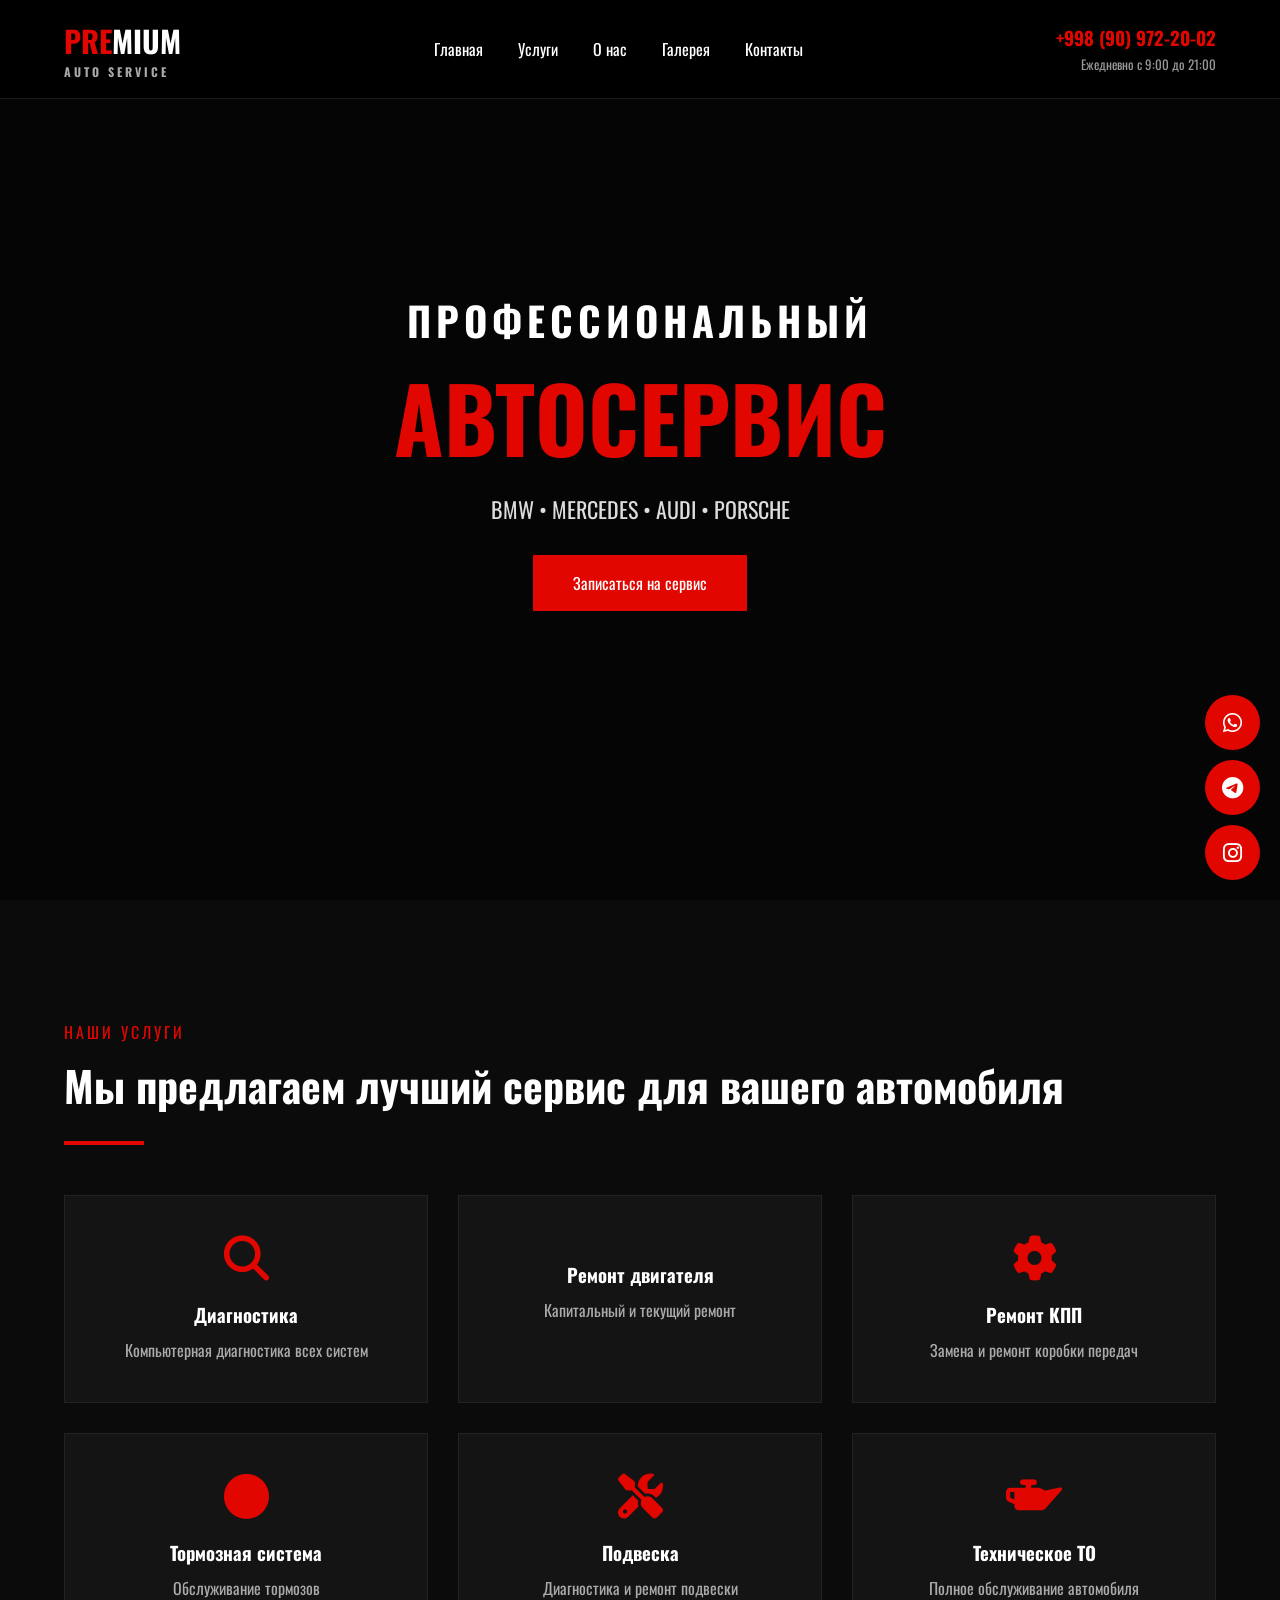
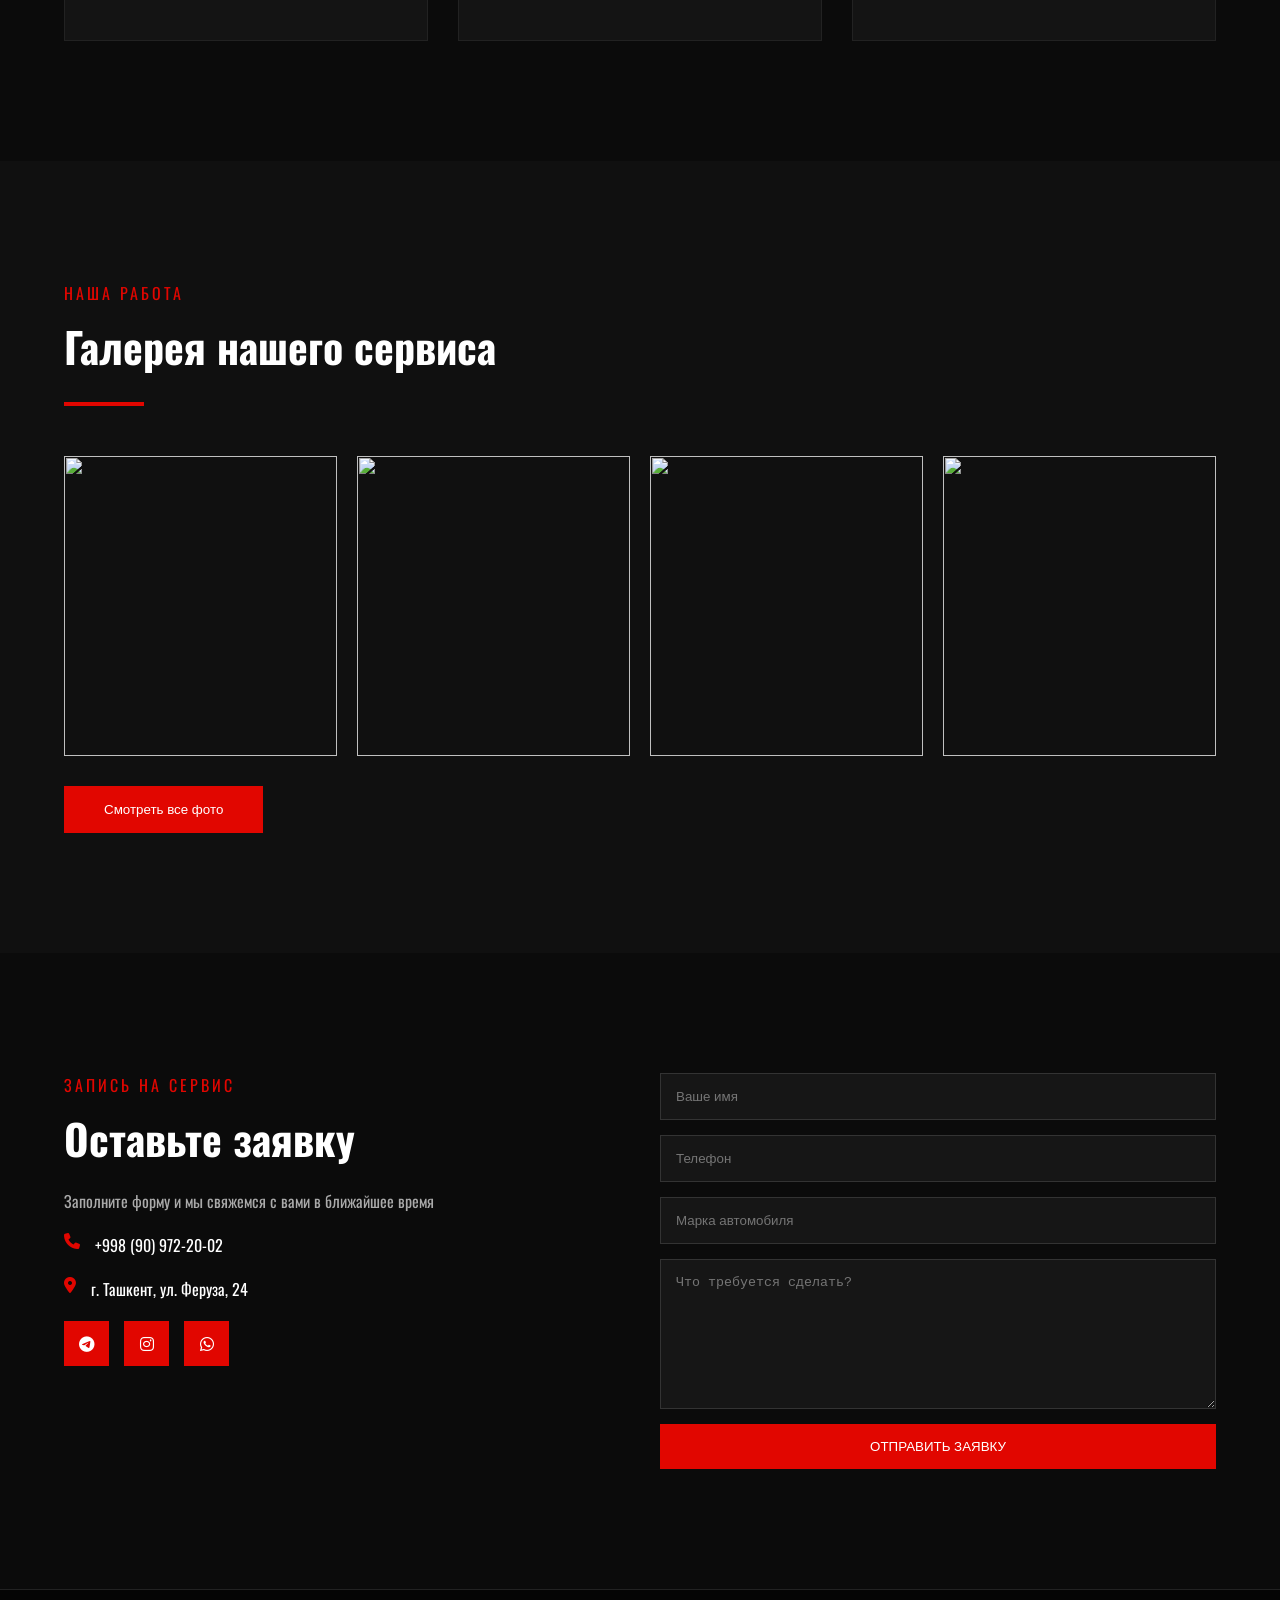
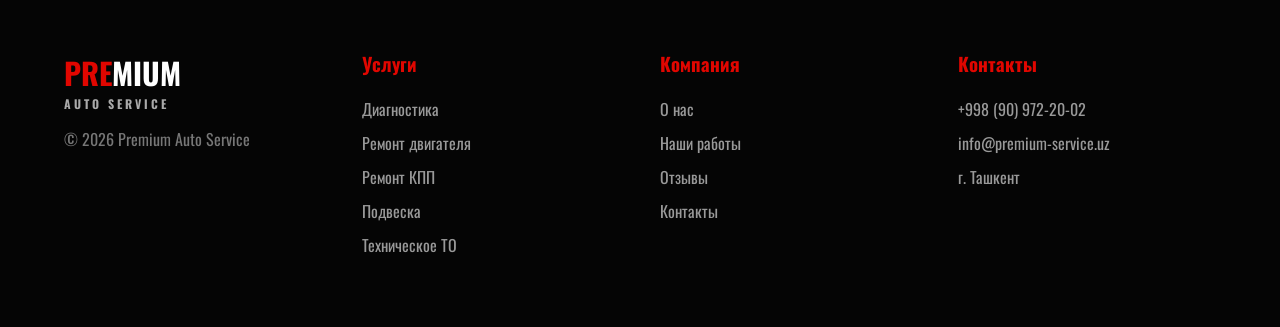
==== index.html @ 0131c4de "Add files via upload" ====
<!DOCTYPE html>
<html lang="ru">
<head>
    <meta charset="UTF-8">
    <meta name="viewport" content="width=device-width, initial-scale=1.0">
    <title>Premium Auto Service</title>

    <link rel="stylesheet" href="style.css">

    <link rel="preconnect" href="https://fonts.googleapis.com">
    <link href="https://fonts.googleapis.com/css2?family=Oswald:wght@300;400;500;600;700&display=swap" rel="stylesheet">
    <link rel="stylesheet" href="https://cdnjs.cloudflare.com/ajax/libs/font-awesome/6.5.2/css/all.min.css"></head>
<body>

<header>
    <div class="container nav">

        <div class="logo">
            <span class="red">PRE</span>MIUM
            <p>AUTO SERVICE</p>
        </div>

        <nav>
            <a href="#">Главная</a>
            <a href="#services">Услуги</a>
            <a href="#about">О нас</a>
            <a href="#gallery">Галерея</a>
            <a href="#contact">Контакты</a>
        </nav>

        <div class="phone">
            <h3>+998 (90) 972-20-02</h3>
            <span>Ежедневно с 9:00 до 21:00</span>
        </div>

    </div>
</header>

<section class="hero">

    <div class="overlay"></div>

    <div class="hero-content">

        <h2>ПРОФЕССИОНАЛЬНЫЙ</h2>

        <h1>АВТОСЕРВИС</h1>

        <p>BMW • MERCEDES • AUDI • PORSCHE</p>

        <a href="#contact" class="btn">
            Записаться на сервис
        </a>

    </div>

</section>

<section id="services" class="services">

    <div class="container">

        <span class="section-top">
            НАШИ УСЛУГИ
        </span>

        <h2>
            Мы предлагаем лучший сервис
            для вашего автомобиля
        </h2>

        <div class="line"></div>

        <div class="service-grid">

            <div class="card">
                <i class="fas fa-search"></i>
                <h3>Диагностика</h3>
                <p>Компьютерная диагностика всех систем</p>
            </div>

            <div class="card">
                <i class="fas fa-engine-warning"></i>
                <h3>Ремонт двигателя</h3>
                <p>Капитальный и текущий ремонт</p>
            </div>

            <div class="card">
                <i class="fas fa-cog"></i>
                <h3>Ремонт КПП</h3>
                <p>Замена и ремонт коробки передач</p>
            </div>

            <div class="card">
                <i class="fas fa-circle"></i>
                <h3>Тормозная система</h3>
                <p>Обслуживание тормозов</p>
            </div>

            <div class="card">
                <i class="fas fa-tools"></i>
                <h3>Подвеска</h3>
                <p>Диагностика и ремонт подвески</p>
            </div>

            <div class="card">
                <i class="fas fa-oil-can"></i>
                <h3>Техническое ТО</h3>
                <p>Полное обслуживание автомобиля</p>
            </div>

        </div>

    </div>

</section>

<section id="gallery" class="gallery">

    <div class="container">

        <span class="section-top">
            НАША РАБОТА
        </span>

        <h2>
            Галерея нашего сервиса
        </h2>

        <div class="line"></div>

        <div class="gallery-grid">

            <img src="images/gallery1.jpg" alt="">
            <img src="images/gallery2.jpg" alt="">
            <img src="images/gallery3.jpg" alt="">
            <img src="images/gallery4.jpg" alt="">

        </div>

        <button class="btn">
            Смотреть все фото
        </button>

    </div>

</section>

<section id="contact" class="contact">

    <div class="container contact-wrap">

        <div class="contact-info">

            <span class="section-top">
                ЗАПИСЬ НА СЕРВИС
            </span>

            <h2>Оставьте заявку</h2>

            <p>
                Заполните форму и мы свяжемся с вами
                в ближайшее время
            </p>

            <div class="info-item">
                <i class="fas fa-phone"></i>
                <span>+998 (90) 972-20-02</span>
            </div>

            <div class="info-item">
                <i class="fas fa-map-marker-alt"></i>
                <span>г. Ташкент, ул. Феруза, 24</span>
            </div>

            <div class="socials">
                <a href="#"><i class="fab fa-telegram"></i></a>
                <a href="#"><i class="fab fa-instagram"></i></a>
                <a href="#"><i class="fab fa-whatsapp"></i></a>
            </div>

        </div>

        <div class="contact-form"><form>

                <input
                    type="text"
                    placeholder="Ваше имя"
                    required
                >

                <input
                    type="tel"
                    placeholder="Телефон"
                    required
                >

                <input
                    type="text"
                    placeholder="Марка автомобиля"
                >

                <textarea
                    placeholder="Что требуется сделать?"
                ></textarea>

                <button type="submit">
                    ОТПРАВИТЬ ЗАЯВКУ
                </button>

            </form>

        </div>


    </div>

</section>

<footer>

    <div class="container footer-grid">

        <div>

            <div class="logo">
                <span class="red">PRE</span>MIUM
                <p>AUTO SERVICE</p>
            </div>

            <p class="copyright">
                © 2026 Premium Auto Service
            </p>

        </div>

        <div>

            <h3>Услуги</h3>

            <ul>
                <li>Диагностика</li>
                <li>Ремонт двигателя</li>
                <li>Ремонт КПП</li>
                <li>Подвеска</li>
                <li>Техническое ТО</li>
            </ul>

        </div>

        <div>

            <h3>Компания</h3>

            <ul>
                <li>О нас</li>
                <li>Наши работы</li>
                <li>Отзывы</li>
                <li>Контакты</li>
            </ul>

        </div>

        <div>

            <h3>Контакты</h3>

            <ul>
                <li>+998 (90) 972-20-02</li>
                <li>info@premium-service.uz</li>
                <li>г. Ташкент</li>
            </ul>

        </div>

    </div>

</footer>

<div class="floating">

    <a href="#">
        <i class="fab fa-whatsapp"></i>
    </a>

    <a href="#">
        <i class="fab fa-telegram"></i>
    </a>

    <a href="#">
        <i class="fab fa-instagram"></i>
    </a>

</div>

<script src="script.js"></script>

</body>
</html>
---- style.css ----
*{
    margin:0;
    padding:0;
    box-sizing:border-box;
    scroll-behavior:smooth;
}

body{
    font-family:'Oswald',sans-serif;
    background:#0b0b0b;
    color:white;
}

.container{
    width:90%;
    max-width:1300px;
    margin:auto;
}

a{
    text-decoration:none;
    color:white;
}

img{
    width:100%;
    display:block;
}

.red{
    color:#e10600;
}

header{
    position:fixed;
    width:100%;
    top:0;
    left:0;
    z-index:999;
    background:rgba(0,0,0,.9);
    backdrop-filter:blur(10px);
    border-bottom:1px solid rgba(255,255,255,.1);
}

.nav{
    display:flex;
    justify-content:space-between;
    align-items:center;
    padding:18px 0;
}

.logo{
    font-size:30px;
    font-weight:700;
}

.logo p{
    font-size:12px;
    letter-spacing:3px;
    color:#aaa;
}

nav{
    display:flex;
    gap:35px;
}

nav a{
    transition:.3s;
}

nav a:hover{
    color:#e10600;
}

.phone{
    text-align:right;
}

.phone h3{
    color:#e10600;
}

.phone span{
    color:#999;
    font-size:13px;
}

.hero{
    height:100vh;
    background:url("images/hero.jpg") center center/cover no-repeat;
    position:relative;
    display:flex;
    align-items:center;
    justify-content:center;
}

.overlay{
    position:absolute;
    inset:0;
    background:rgba(0,0,0,.55);
}

.hero-content{
    position:relative;
    z-index:2;
    text-align:center;
}

.hero-content h2{
    font-size:40px;
    letter-spacing:5px;
}

.hero-content h1{
    font-size:90px;
    color:#e10600;
    margin-bottom:10px;
}

.hero-content p{
    font-size:22px;
    color:#ddd;
}

.btn{
    display:inline-block;
    margin-top:30px;
    background:#e10600;
    color:white;
    padding:16px 40px;
    border:none;
    cursor:pointer;
    transition:.3s;
}

.btn:hover{
    background:#ff1d15;
    transform:translateY(-3px);
}

.services{
    padding:120px 0;
}

.section-top{
    color:#e10600;
    letter-spacing:3px;
}

.services h2,
.gallery h2,
.contact h2{
    margin-top:10px;
    font-size:42px;
}

.line{
    width:80px;
    height:4px;
    background:#e10600;
    margin:25px 0 50px;
}

.service-grid{
    display:grid;
    grid-template-columns:repeat(3,1fr);
    gap:30px;
}

.card{
    background:#141414;
    padding:40px;
    border:1px solid #222;
    transition:.4s;
    text-align:center;
}

.card:hover{
    transform:translateY(-8px);
    border-color:#e10600;
}

.card i{
    font-size:45px;
    color:#e10600;
    margin-bottom:20px;
}

.card h3{
    margin-bottom:10px;
}

.card p{
    color:#aaa;
}

.gallery{
    padding:120px 0;
    background:#101010;
}

.gallery-grid{
    display:grid;
    grid-template-columns:repeat(4,1fr);
    gap:20px;
}

.gallery-grid img{
    height:300px;
    object-fit:cover;
    transition:.4s;
}

.gallery-grid img:hover{
    transform:scale(1.05);
}

.contact{
    padding:120px 0;
}

.contact-wrap{
    display:grid;
    grid-template-columns:1fr 1fr;
    gap:40px;
}

.contact-info p{
    color:#aaa;
    margin:20px 0;
}

.info-item{
    display:flex;
    gap:15px;
    margin-bottom:20px;
}

.info-item i{
    color:#e10600;
}

.socials{
    display:flex;
    gap:15px;
    margin-top:20px;
}

.socials a{
    width:45px;
    height:45px;
    background:#e10600;
    display:flex;
    align-items:center;
    justify-content:center;
}

.contact-form form{
    display:flex;
    flex-direction:column;
    gap:15px;
}

.contact-form input,
.contact-form textarea{
    background:#161616;
    border:1px solid #333;
    color:white;
    padding:15px;
}

.contact-form textarea{
    height:150px;
}

.contact-form button{
    background:#e10600;
    color:white;
    border:none;
    padding:15px;
    cursor:pointer;
}

.map{
    grid-column:1/3;
}

.map iframe{
    width:100%;
    height:400px;
    border:none;
}

footer{
    background:#050505;
    padding:60px 0;
    border-top:1px solid #222;
}

.footer-grid{
    display:grid;
    grid-template-columns:repeat(4,1fr);
    gap:40px;
}

footer h3{
    margin-bottom:20px;
    color:#e10600;
}

footer ul{
    list-style:none;
}

footer li{
    margin-bottom:10px;
    color:#999;
}

.copyright{
    margin-top:15px;
    color:#777;
}

.floating{
    position:fixed;
    right:20px;
    bottom:20px;
    display:flex;
    flex-direction:column;
    gap:10px;
    z-index:999;
}

.floating a{
    width:55px;
    height:55px;
    background:#e10600;
    display:flex;
    align-items:center;
    justify-content:center;
    border-radius:50%;
    font-size:22px;
}

@media(max-width:992px){

    nav{
        display:none;
    }

    .service-grid{
        grid-template-columns:1fr 1fr;
    }

    .gallery-grid{
        grid-template-columns:1fr 1fr;
    }

    .contact-wrap{
        grid-template-columns:1fr;
    }

    .map{
        grid-column:auto;
    }

    .footer-grid{
        grid-template-columns:1fr 1fr;
    }

    .hero-content h1{
        font-size:60px;
    }
}

@media(max-width:768px){

    .service-grid{
        grid-template-columns:1fr;
    }

    .gallery-grid{
        grid-template-columns:1fr;
    }

    .footer-grid{
        grid-template-columns:1fr;
    }

    .hero-content h1{
        font-size:45px;
    }

    .hero-content h2{
        font-size:28px;
    }

    .services h2,
    .gallery h2,
    .contact h2{
        font-size:32px;
    }
}

.card,
.gallery-grid img,
.contact-info,
.contact-form{
    opacity:0;
    transform:translateY(50px);
    transition:.8s;
}

.show{
    opacity:1 !important;
    transform:translateY(0) !important;
}
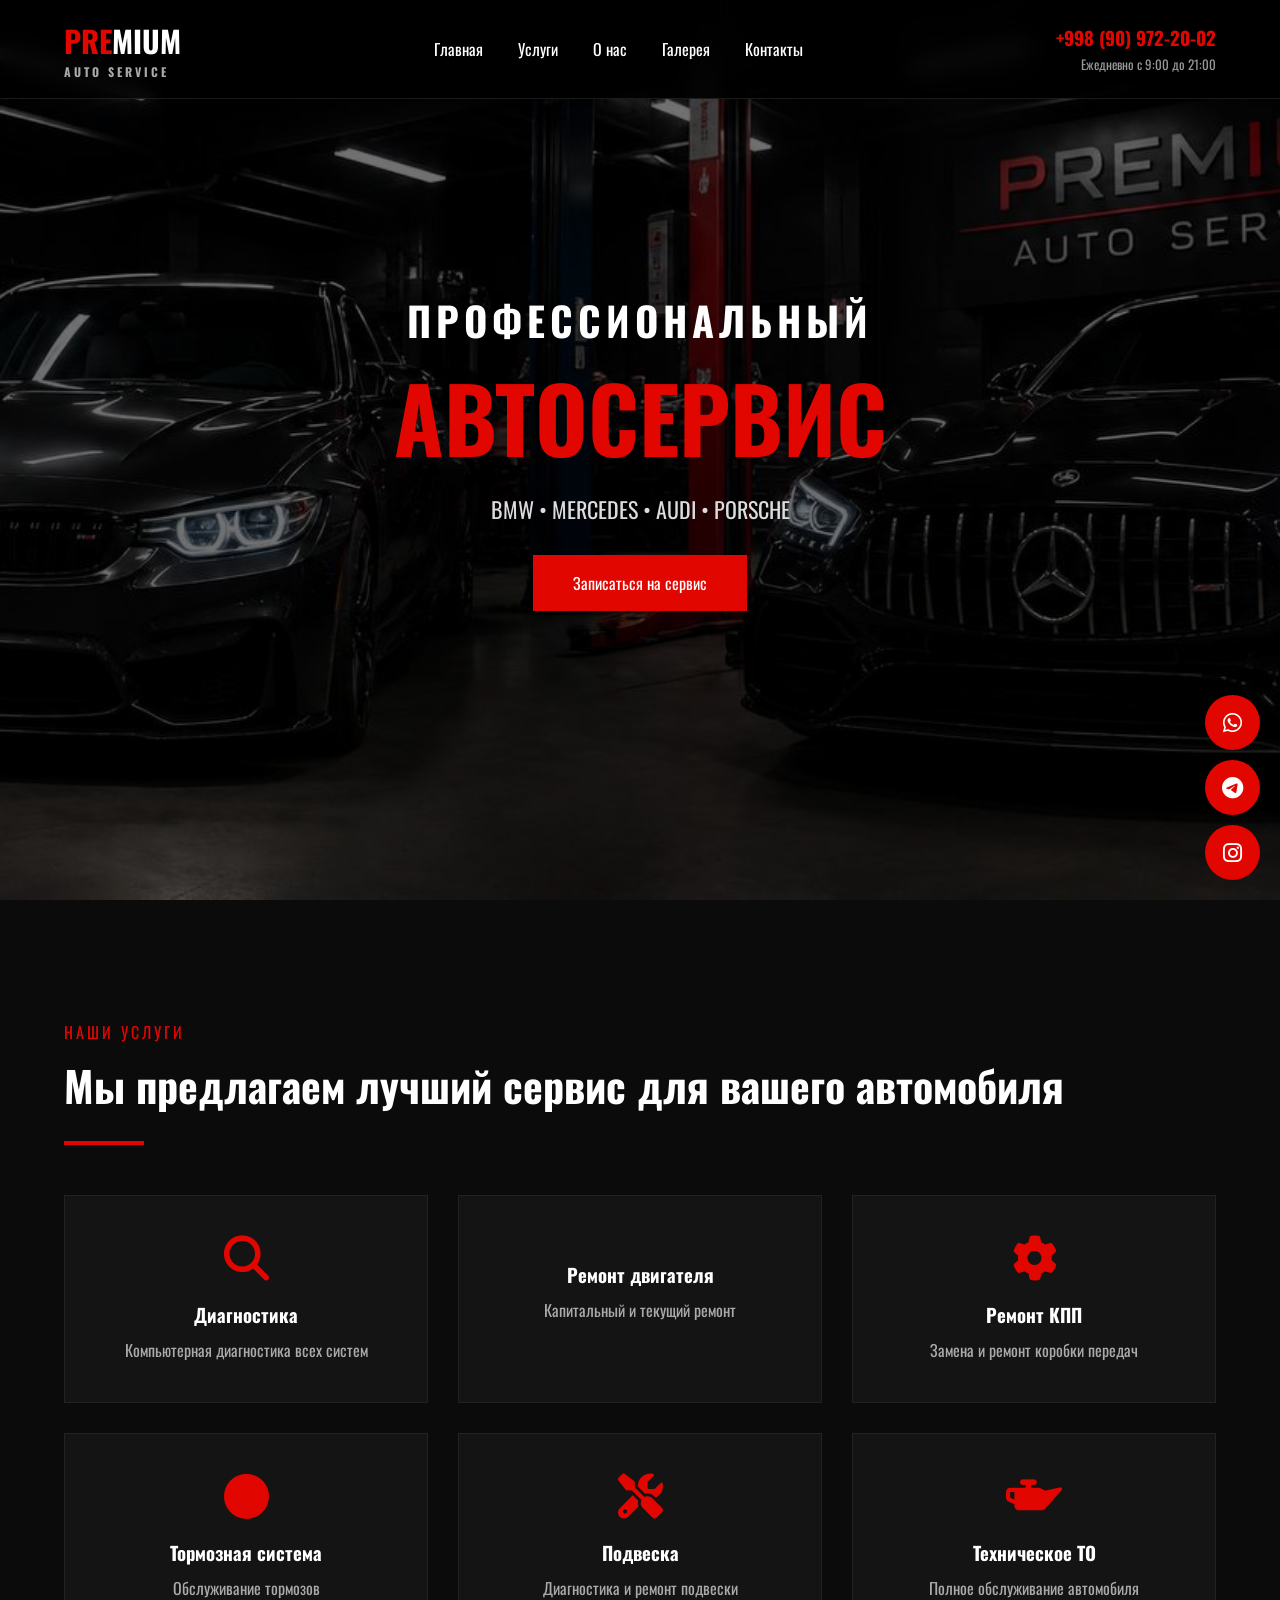
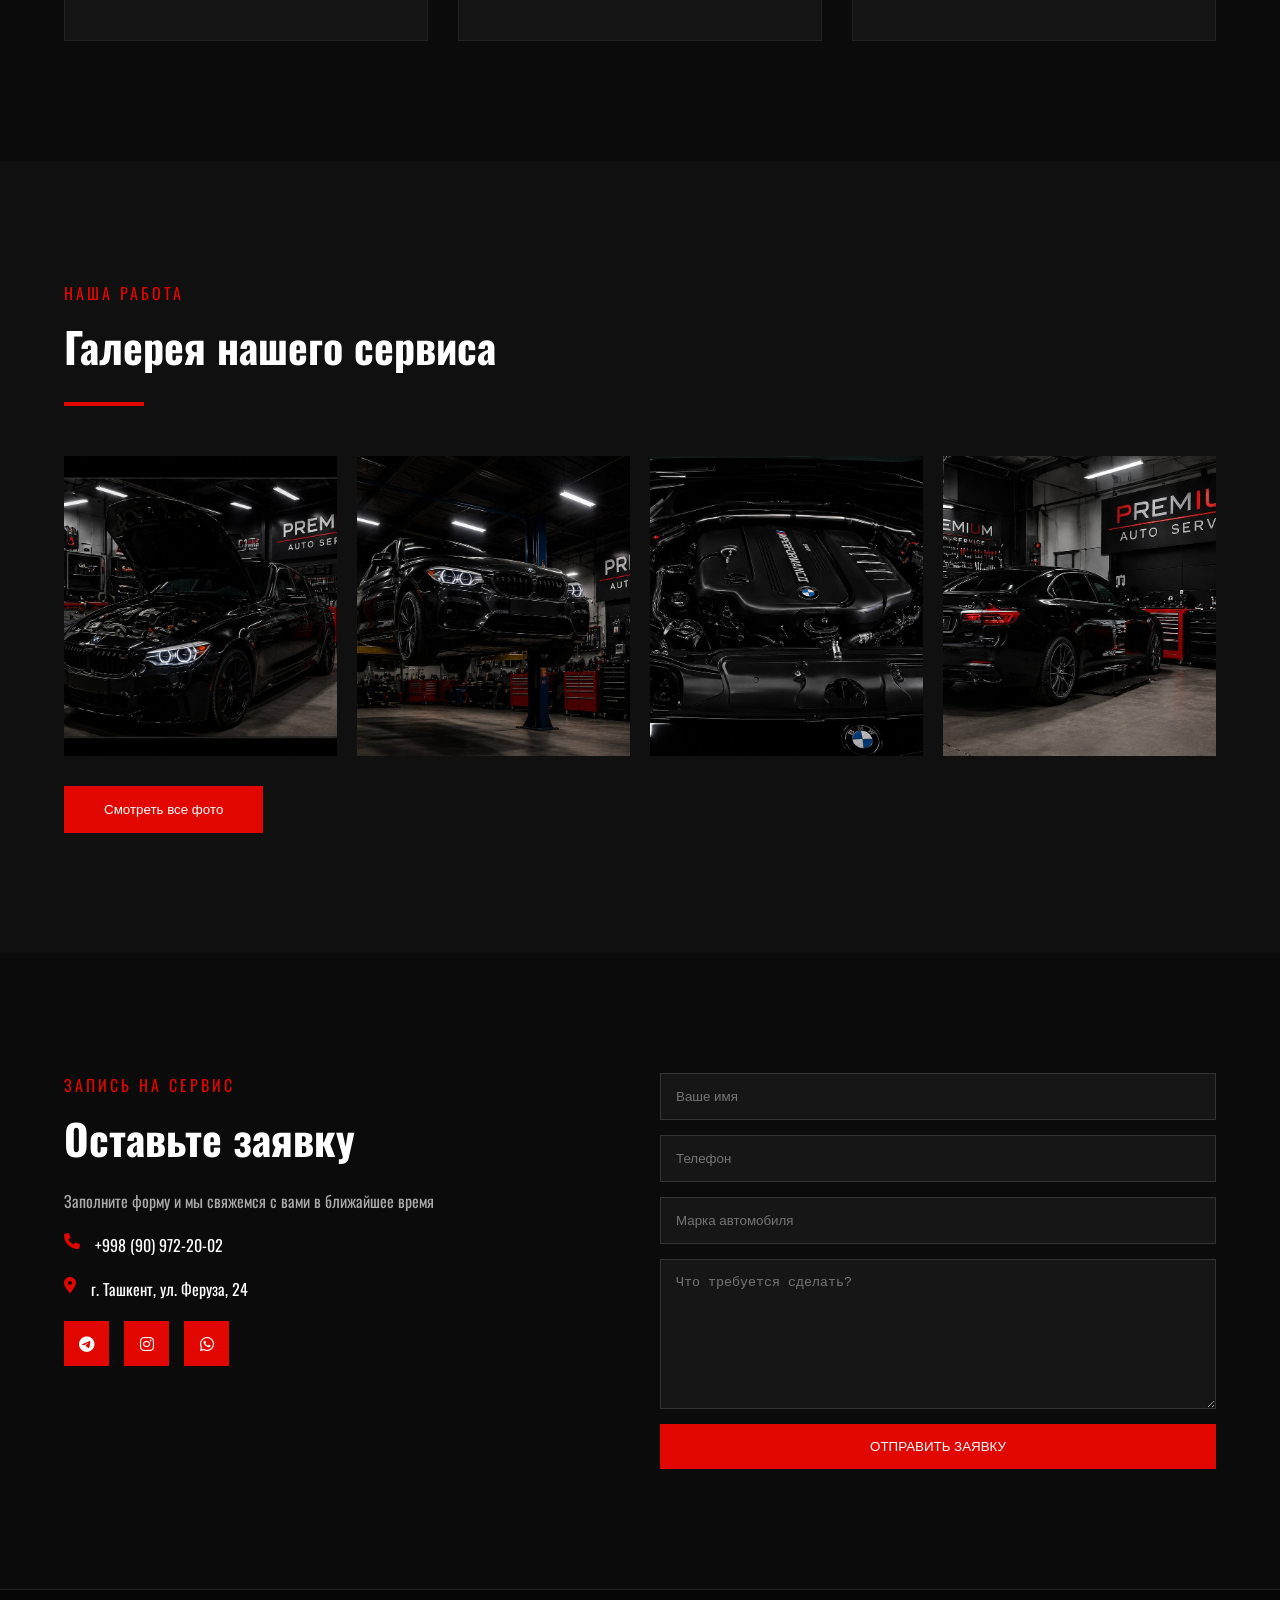
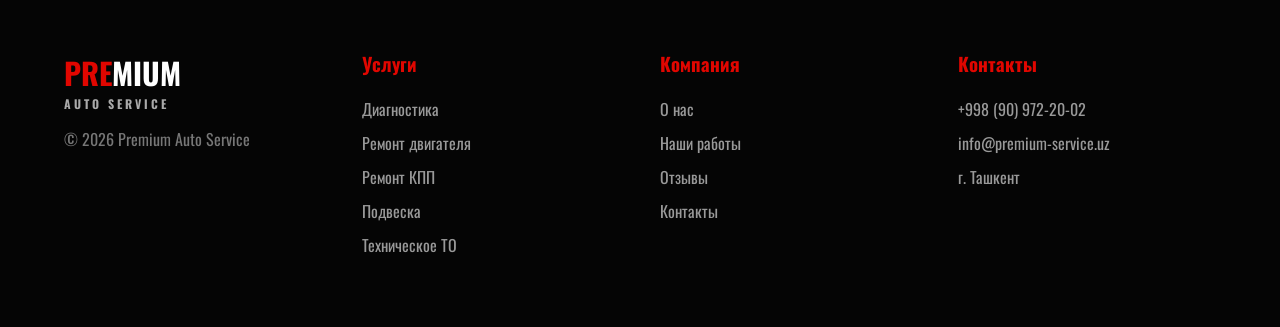
==== commit a3b60a9c: "Add files via upload" ====
--- a/index.html
+++ b/index.html
@@ -131,10 +131,10 @@
 
         <div class="gallery-grid">
 
-            <img src="images/gallery1.jpg" alt="">
-            <img src="images/gallery2.jpg" alt="">
-            <img src="images/gallery3.jpg" alt="">
-            <img src="images/gallery4.jpg" alt="">
+            <img src="gallery1.jpg" alt="">
+            <img src="gallery2.jpg" alt="">
+            <img src="gallery3.jpg" alt="">
+            <img src="gallery4.jpg" alt="">
 
         </div>
 
--- a/style.css
+++ b/style.css
@@ -88,7 +88,7 @@
 
 .hero{
     height:100vh;
-    background:url("images/hero.jpg") center center/cover no-repeat;
+    background:url("hero.jpg") center center/cover no-repeat;
     position:relative;
     display:flex;
     align-items:center;
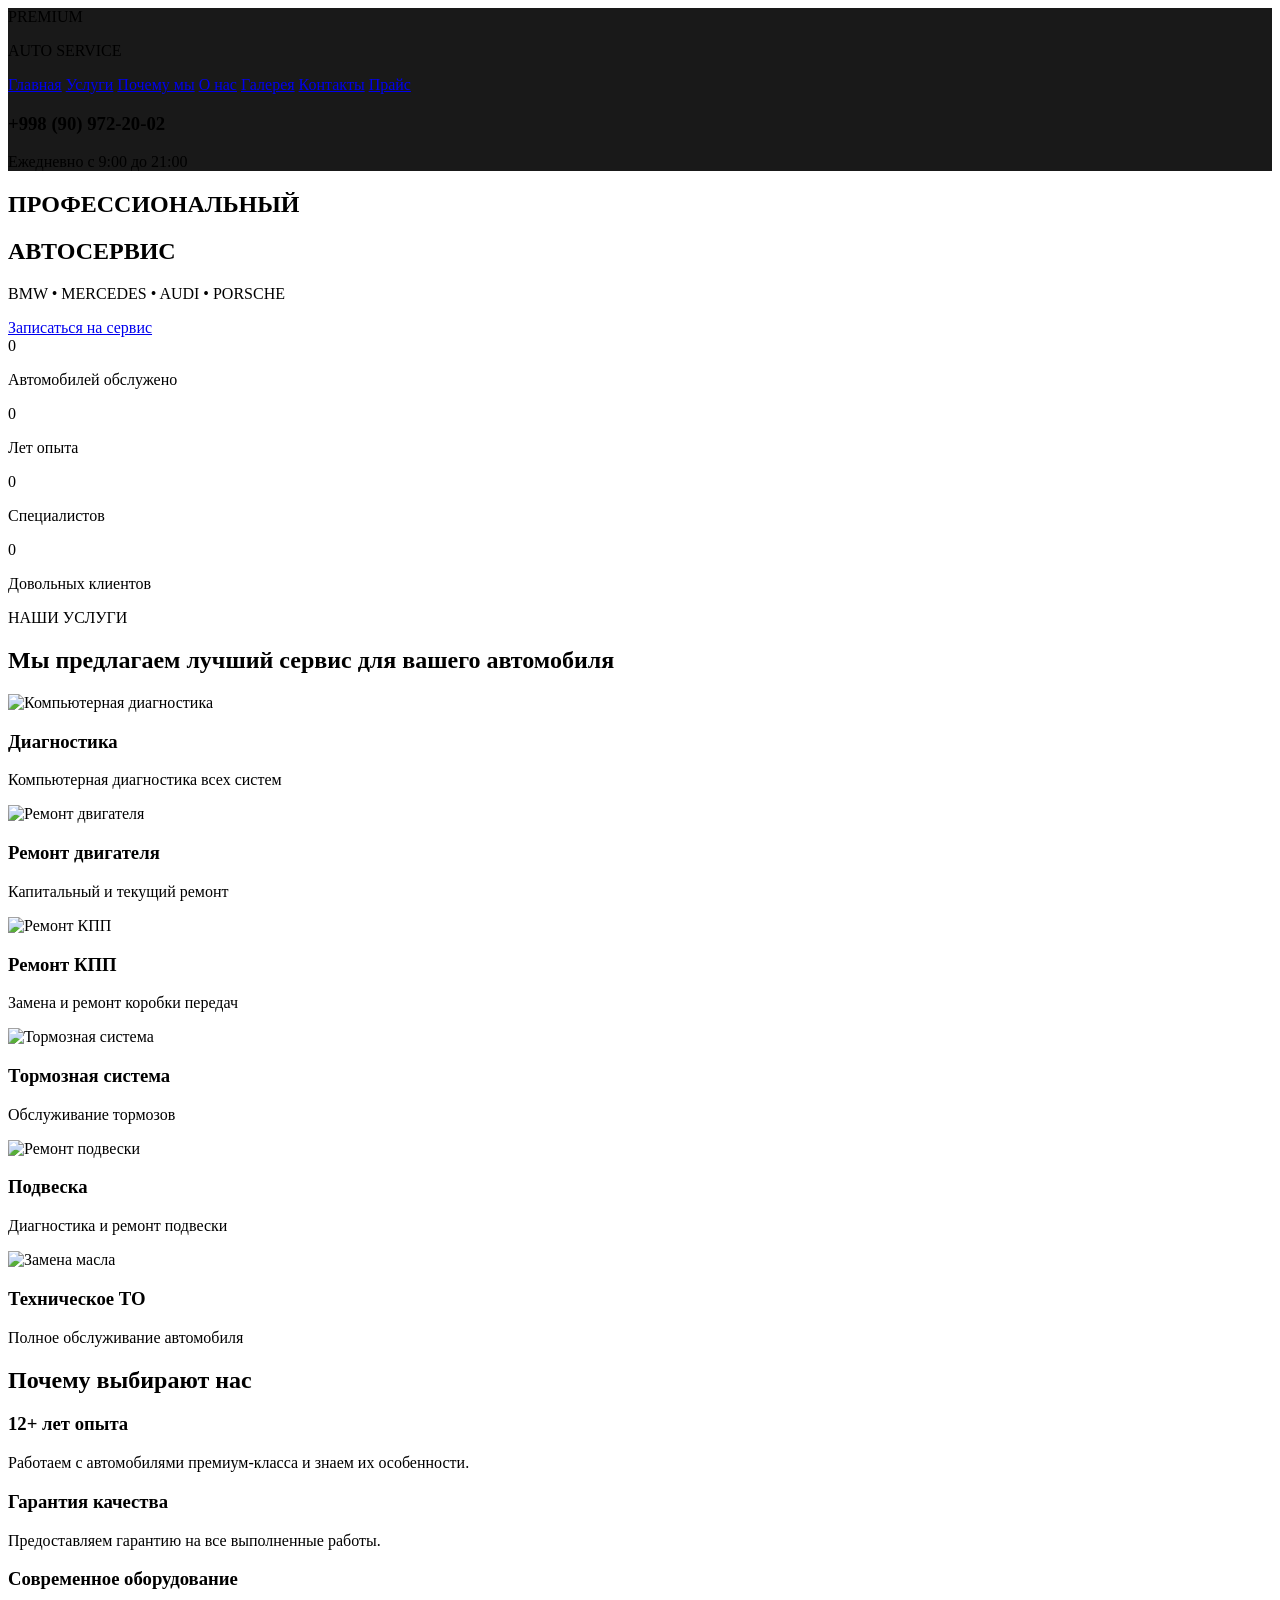
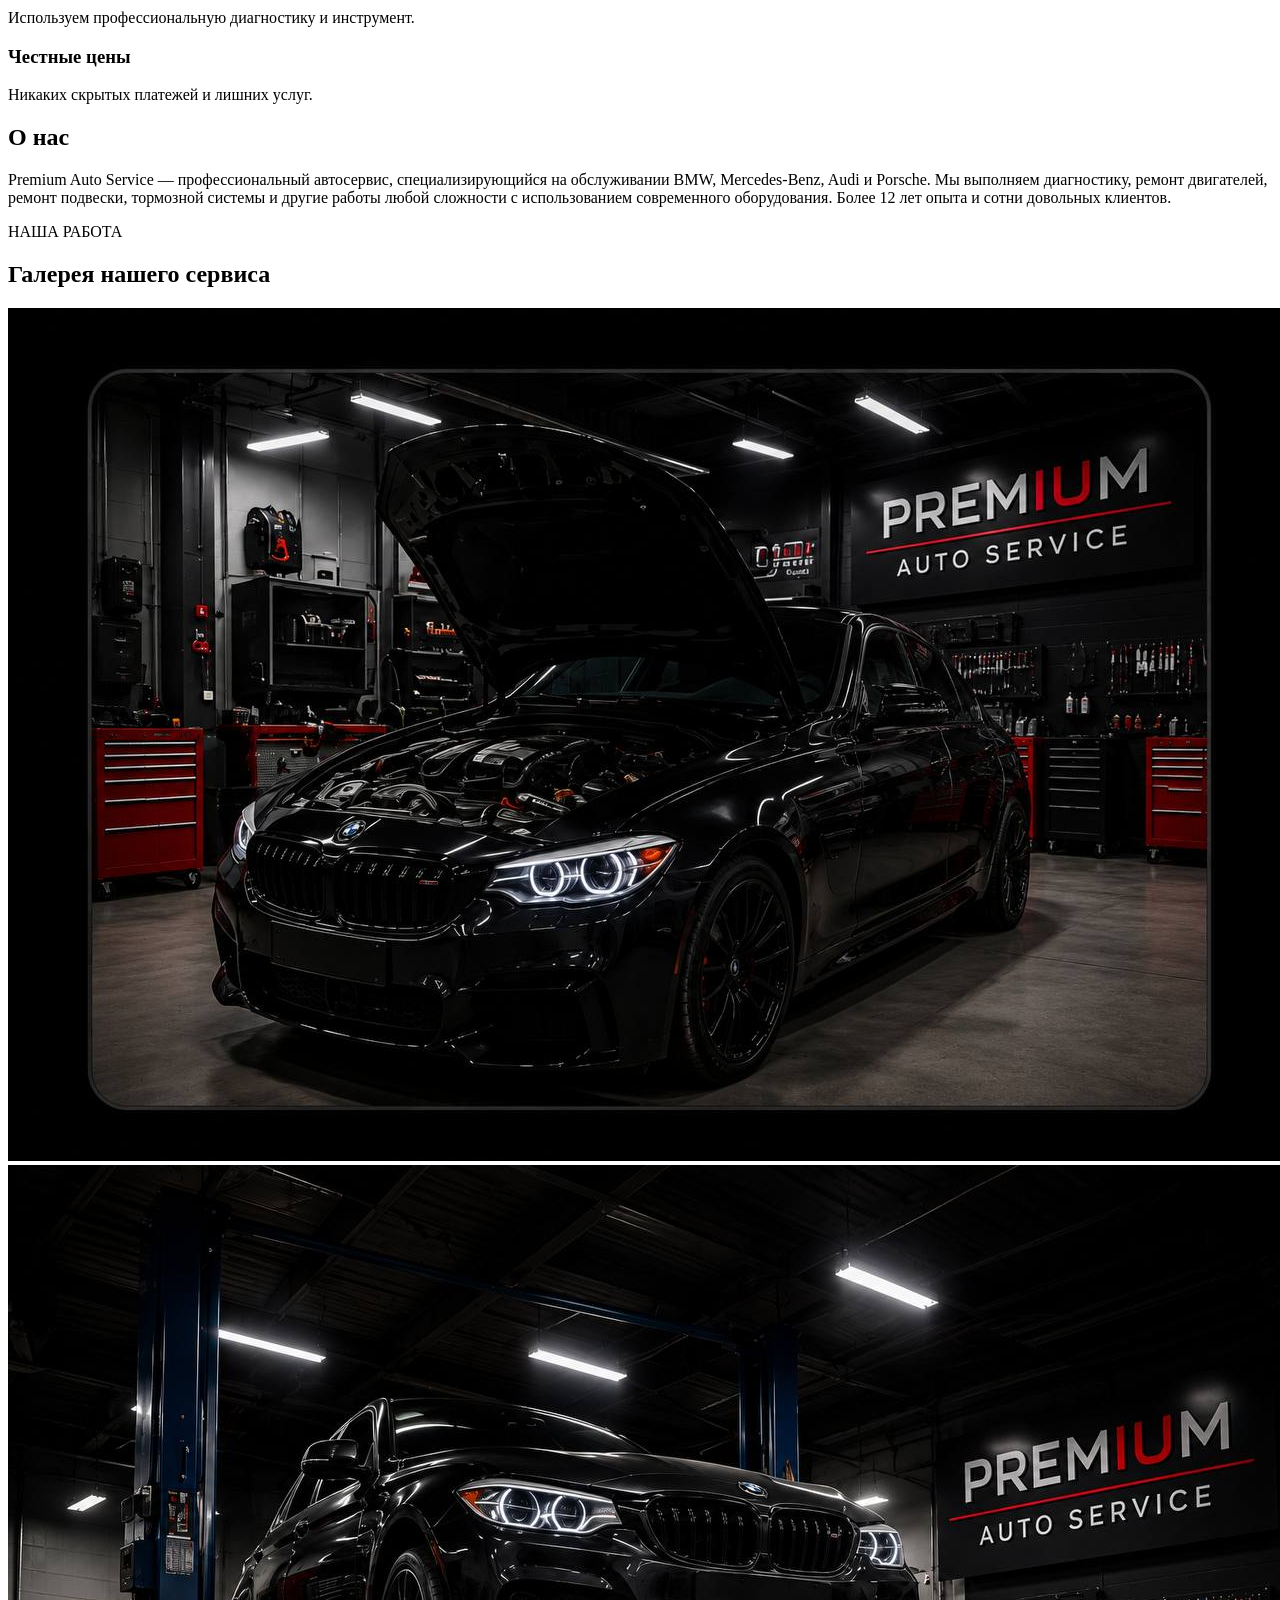
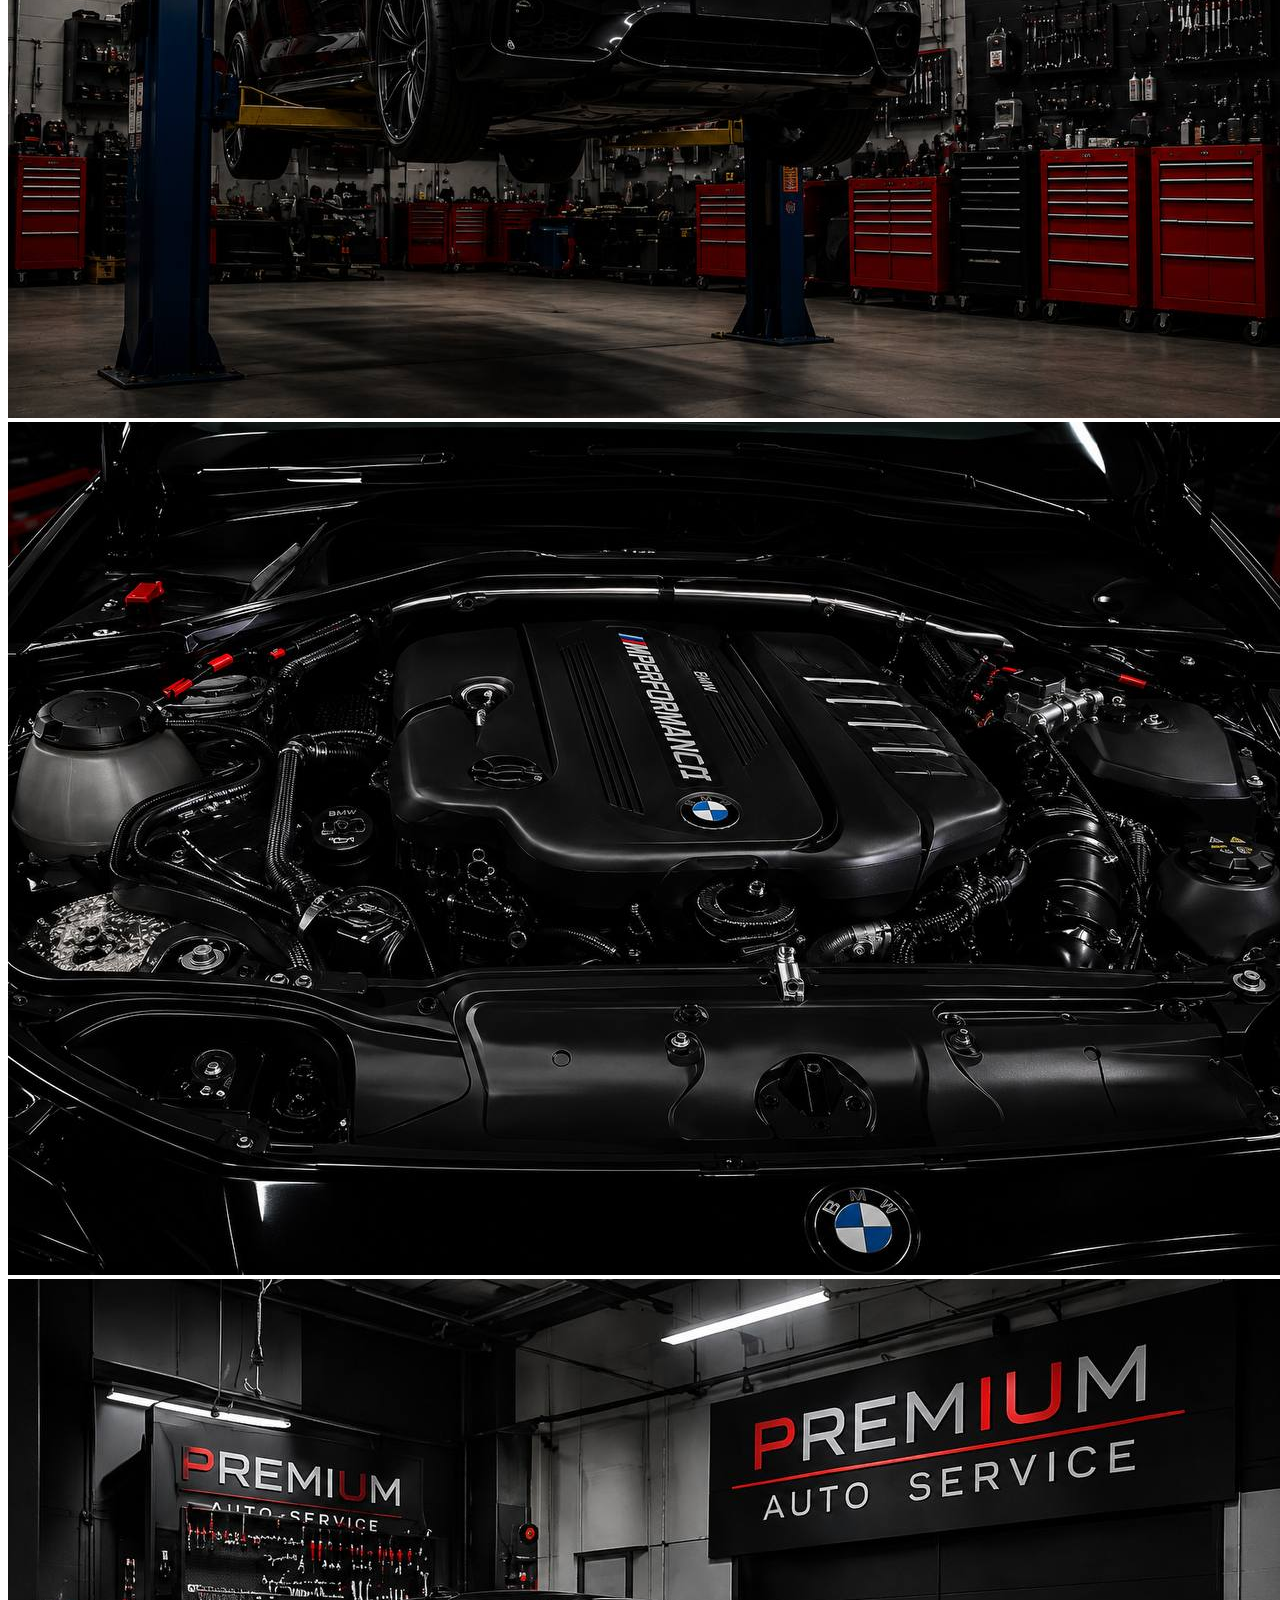
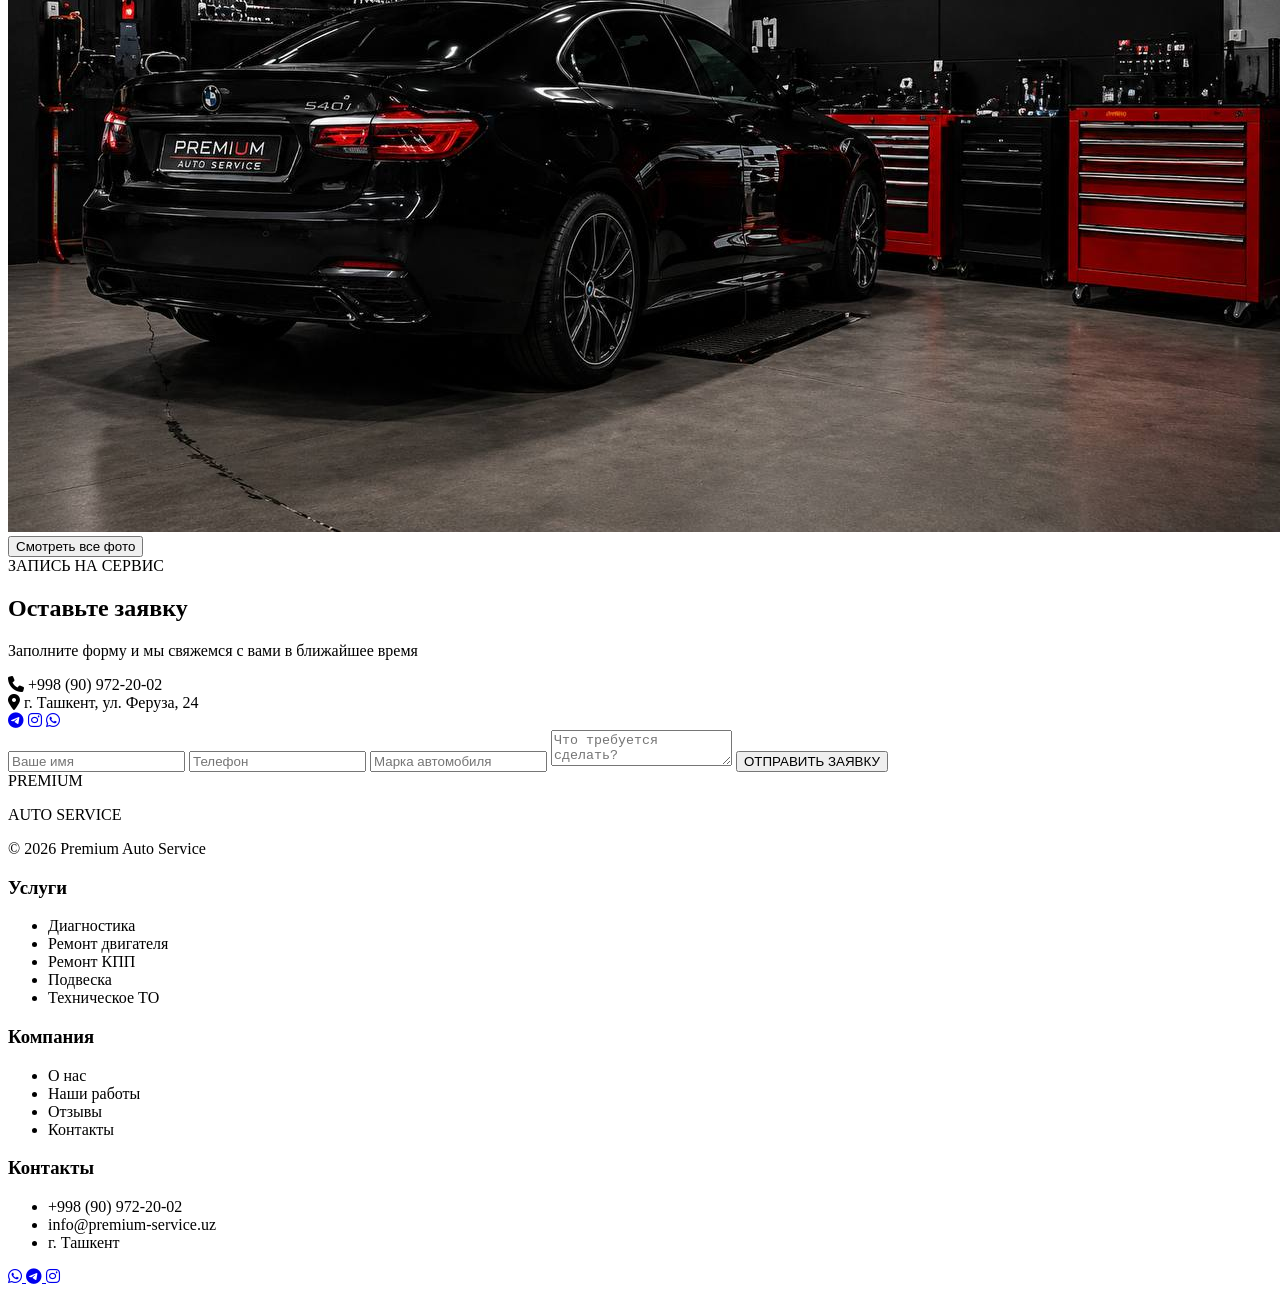
==== commit 82c08476: "Add files via upload" ====
--- a/index.html
+++ b/index.html
@@ -5,7 +5,7 @@
     <meta name="viewport" content="width=device-width, initial-scale=1.0">
     <title>Premium Auto Service</title>
 
-    <link rel="stylesheet" href="style.css">
+    <link rel="stylesheet" href="stylee.css">
 
     <link rel="preconnect" href="https://fonts.googleapis.com">
     <link href="https://fonts.googleapis.com/css2?family=Oswald:wght@300;400;500;600;700&display=swap" rel="stylesheet">
@@ -20,14 +20,21 @@
             <p>AUTO SERVICE</p>
         </div>
 
-        <nav>
+        <nav id="navMenu">
             <a href="#">Главная</a>
             <a href="#services">Услуги</a>
+            <a href="#advantages">Почему мы</a>
             <a href="#about">О нас</a>
             <a href="#gallery">Галерея</a>
             <a href="#contact">Контакты</a>
+            <a href="price.html">Прайс</a>
         </nav>
-
+        <div class="burger" id="burger">
+            <span></span>
+            <span></span>
+            <span></span>
+
+        </div>
         <div class="phone">
             <h3>+998 (90) 972-20-02</h3>
             <span>Ежедневно с 9:00 до 21:00</span>
@@ -44,6 +51,8 @@
 
         <h2>ПРОФЕССИОНАЛЬНЫЙ</h2>
 
+        <div class="hero-line"></div>
+
         <h1>АВТОСЕРВИС</h1>
 
         <p>BMW • MERCEDES • AUDI • PORSCHE</p>
@@ -54,6 +63,32 @@
 
     </div>
 
+</section>
+
+<section class="stats">
+    <div class="container stats-grid">
+
+        <div class="stat-item">
+            <span class="counter" data-target="2500">0</span>
+            <p>Автомобилей обслужено</p>
+        </div>
+
+        <div class="stat-item">
+            <span class="counter" data-target="10">0</span>
+            <p>Лет опыта</p>
+        </div>
+
+        <div class="stat-item">
+            <span class="counter" data-target="15">0</span>
+            <p>Специалистов</p>
+        </div>
+
+        <div class="stat-item">
+            <span class="counter" data-target="99">0</span>
+            <p>Довольных клиентов</p>
+        </div>
+
+    </div>
 </section>
 
 <section id="services" class="services">
@@ -74,37 +109,37 @@
         <div class="service-grid">
 
             <div class="card">
-                <i class="fas fa-search"></i>
+                <img src="svg/diagnostic.svg" class="service-icon" alt="Компьютерная диагностика">
                 <h3>Диагностика</h3>
                 <p>Компьютерная диагностика всех систем</p>
             </div>
 
             <div class="card">
-                <i class="fas fa-engine-warning"></i>
+                <img src="svg/engine.svg" alt="Ремонт двигателя" class="service-icon">
                 <h3>Ремонт двигателя</h3>
                 <p>Капитальный и текущий ремонт</p>
             </div>
 
             <div class="card">
-                <i class="fas fa-cog"></i>
+                <img src="svg/gearbox.svg" class="service-icon" alt="Ремонт КПП">
                 <h3>Ремонт КПП</h3>
                 <p>Замена и ремонт коробки передач</p>
             </div>
-
-            <div class="card">
-                <i class="fas fa-circle"></i>
+            
+            <div class="card">
+            <img src="svg/brake.svg" class="service-icon" alt="Тормозная система">
                 <h3>Тормозная система</h3>
                 <p>Обслуживание тормозов</p>
             </div>
 
             <div class="card">
-                <i class="fas fa-tools"></i>
+                <img src="svg/suspension.svg" class="service-icon" alt="Ремонт подвески">
                 <h3>Подвеска</h3>
                 <p>Диагностика и ремонт подвески</p>
             </div>
 
             <div class="card">
-                <i class="fas fa-oil-can"></i>
+                <img src="svg/oil.svg" class="service-icon" alt="Замена масла">
                 <h3>Техническое ТО</h3>
                 <p>Полное обслуживание автомобиля</p>
             </div>
@@ -113,6 +148,58 @@
 
     </div>
 
+</section>
+
+<section class="advantages" id="advantages">
+
+    <div class="container">
+
+        <h2>Почему выбирают нас</h2>
+
+        <div class="advantages-grid">
+
+            <div class="advantage-card">
+                <h3>12+ лет опыта</h3>
+                <p>Работаем с автомобилями премиум-класса и знаем их особенности.</p>
+            </div>
+
+            <div class="advantage-card">
+                <h3>Гарантия качества</h3>
+                <p>Предоставляем гарантию на все выполненные работы.</p>
+            </div>
+
+            <div class="advantage-card">
+                <h3>Современное оборудование</h3>
+                <p>Используем профессиональную диагностику и инструмент.</p>
+            </div>
+
+            <div class="advantage-card">
+                <h3>Честные цены</h3>
+                <p>Никаких скрытых платежей и лишних услуг.</p>
+            </div>
+
+        </div>
+
+    </div>
+
+</section>
+
+<section class="about" id="about">
+    <div class="container">
+        <h2>О нас</h2>
+
+        <p>
+            Premium Auto Service — профессиональный автосервис,
+            специализирующийся на обслуживании BMW, Mercedes-Benz,
+            Audi и Porsche.
+
+            Мы выполняем диагностику, ремонт двигателей,
+            ремонт подвески, тормозной системы и другие работы
+            любой сложности с использованием современного оборудования.
+
+            Более 12 лет опыта и сотни довольных клиентов.
+        </p>
+    </div>
 </section>
 
 <section id="gallery" class="gallery">
@@ -181,36 +268,39 @@
 
         </div>
 
-        <div class="contact-form"><form>
-
-                <input
-                    type="text"
-                    placeholder="Ваше имя"
-                    required
-                >
-
-                <input
-                    type="tel"
-                    placeholder="Телефон"
-                    required
-                >
-
-                <input
-                    type="text"
-                    placeholder="Марка автомобиля"
-                >
-
-                <textarea
-                    placeholder="Что требуется сделать?"
-                ></textarea>
-
-                <button type="submit">
-                    ОТПРАВИТЬ ЗАЯВКУ
-                </button>
-
-            </form>
-
-        </div>
+        <div class="contact-form">
+
+<form id="bookingForm">
+
+<input
+type="text"
+id="clientName"
+placeholder="Ваше имя"
+required>
+
+<input
+type="tel"
+id="clientPhone"
+placeholder="Телефон"
+required>
+
+<input
+type="text"
+id="clientCar"
+placeholder="Марка автомобиля">
+
+<textarea
+id="clientWork"
+placeholder="Что требуется сделать?">
+</textarea>
+
+<button type="submit">
+ОТПРАВИТЬ ЗАЯВКУ
+</button>
+
+</form>
+
+</div>
 
 
     </div>
@@ -283,7 +373,7 @@
         <i class="fab fa-whatsapp"></i>
     </a>
 
-    <a href="#">
+    <a href="https://t.me/axmadovv_02">
         <i class="fab fa-telegram"></i>
     </a>
 
@@ -295,5 +385,50 @@
 
 <script src="script.js"></script>
 
+<script>
+
+document
+.getElementById("bookingForm")
+.addEventListener("submit", saveRequest);
+
+function saveRequest(e){
+
+e.preventDefault();
+
+let requests =
+JSON.parse(localStorage.getItem("requests")) || [];
+
+requests.push({
+
+name:
+document.getElementById("clientName").value,
+
+phone:
+document.getElementById("clientPhone").value,
+
+car:
+document.getElementById("clientCar").value,
+
+work:
+document.getElementById("clientWork").value,
+
+date:
+new Date().toLocaleString()
+
+});
+
+localStorage.setItem(
+"requests",
+JSON.stringify(requests)
+);
+
+alert("Заявка отправлена");
+
+document.getElementById("bookingForm").reset();
+
+}
+
+</script>
+
 </body>
 </html>
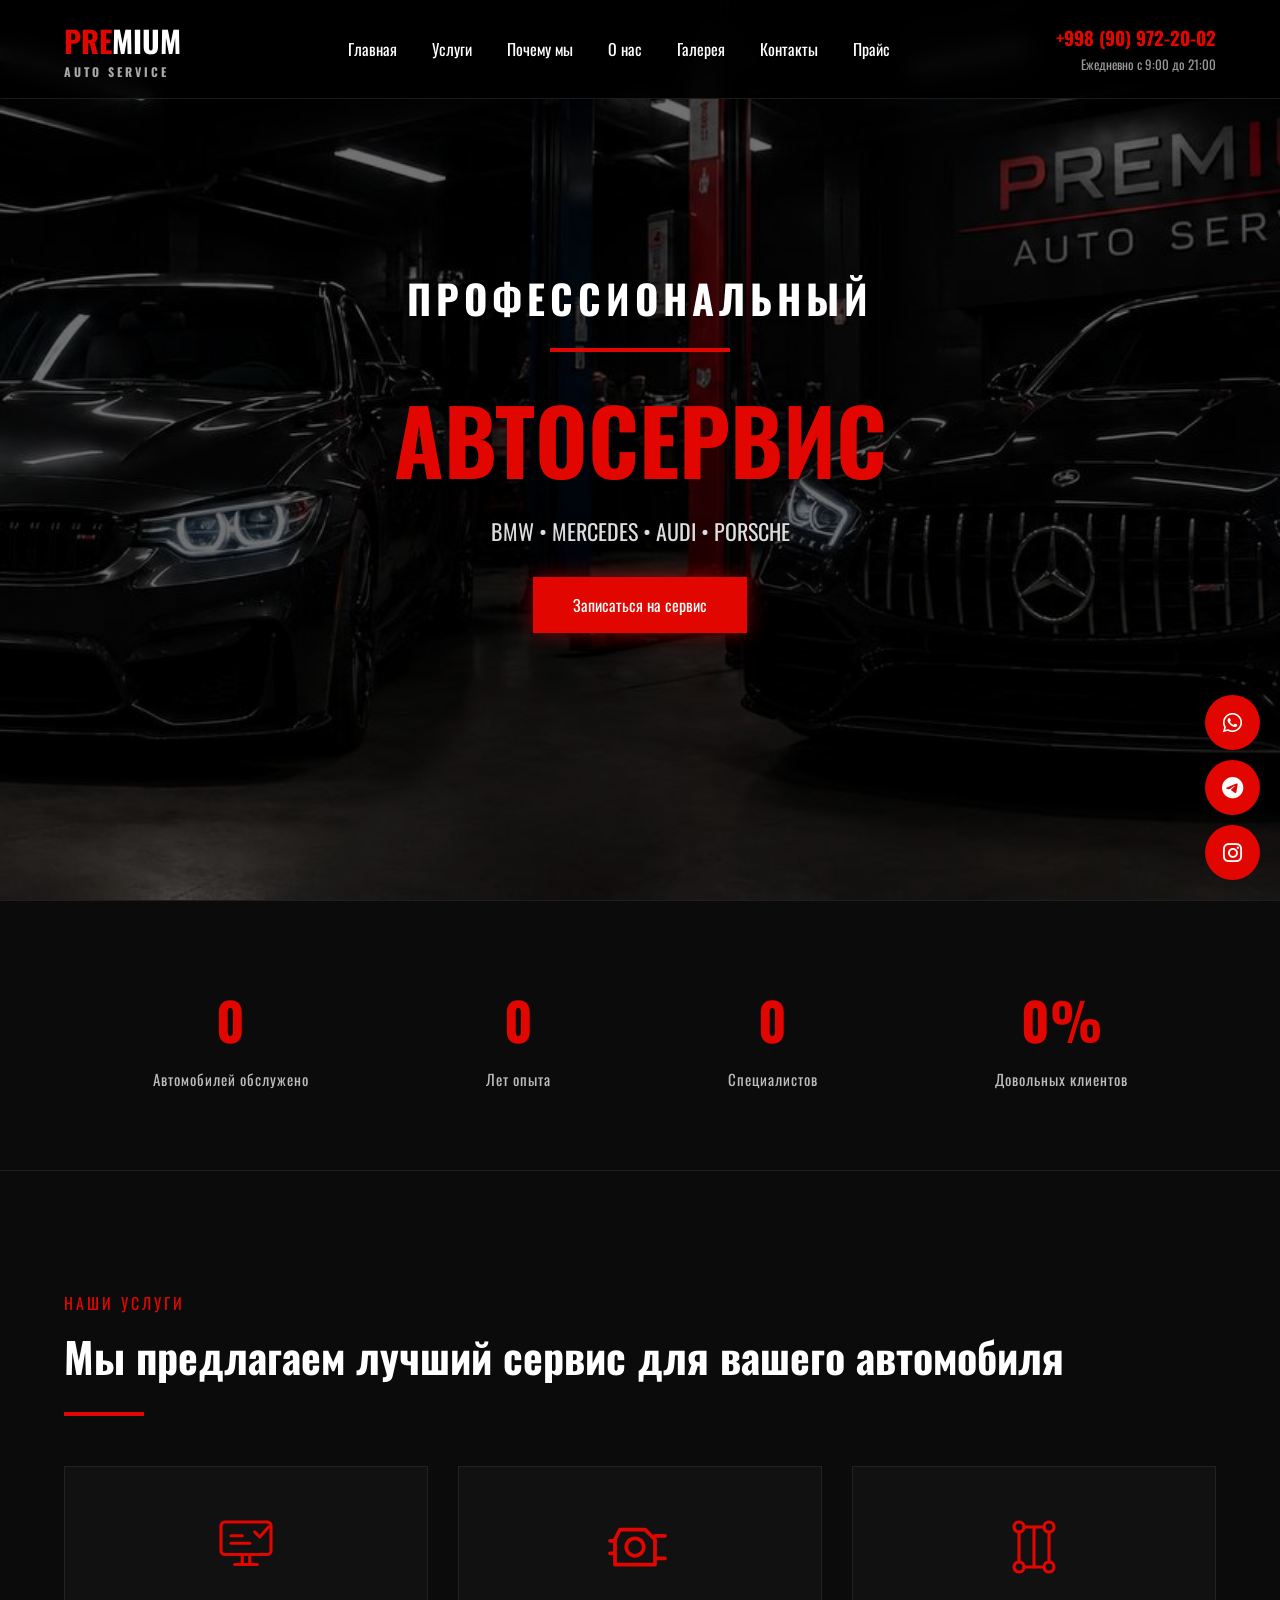
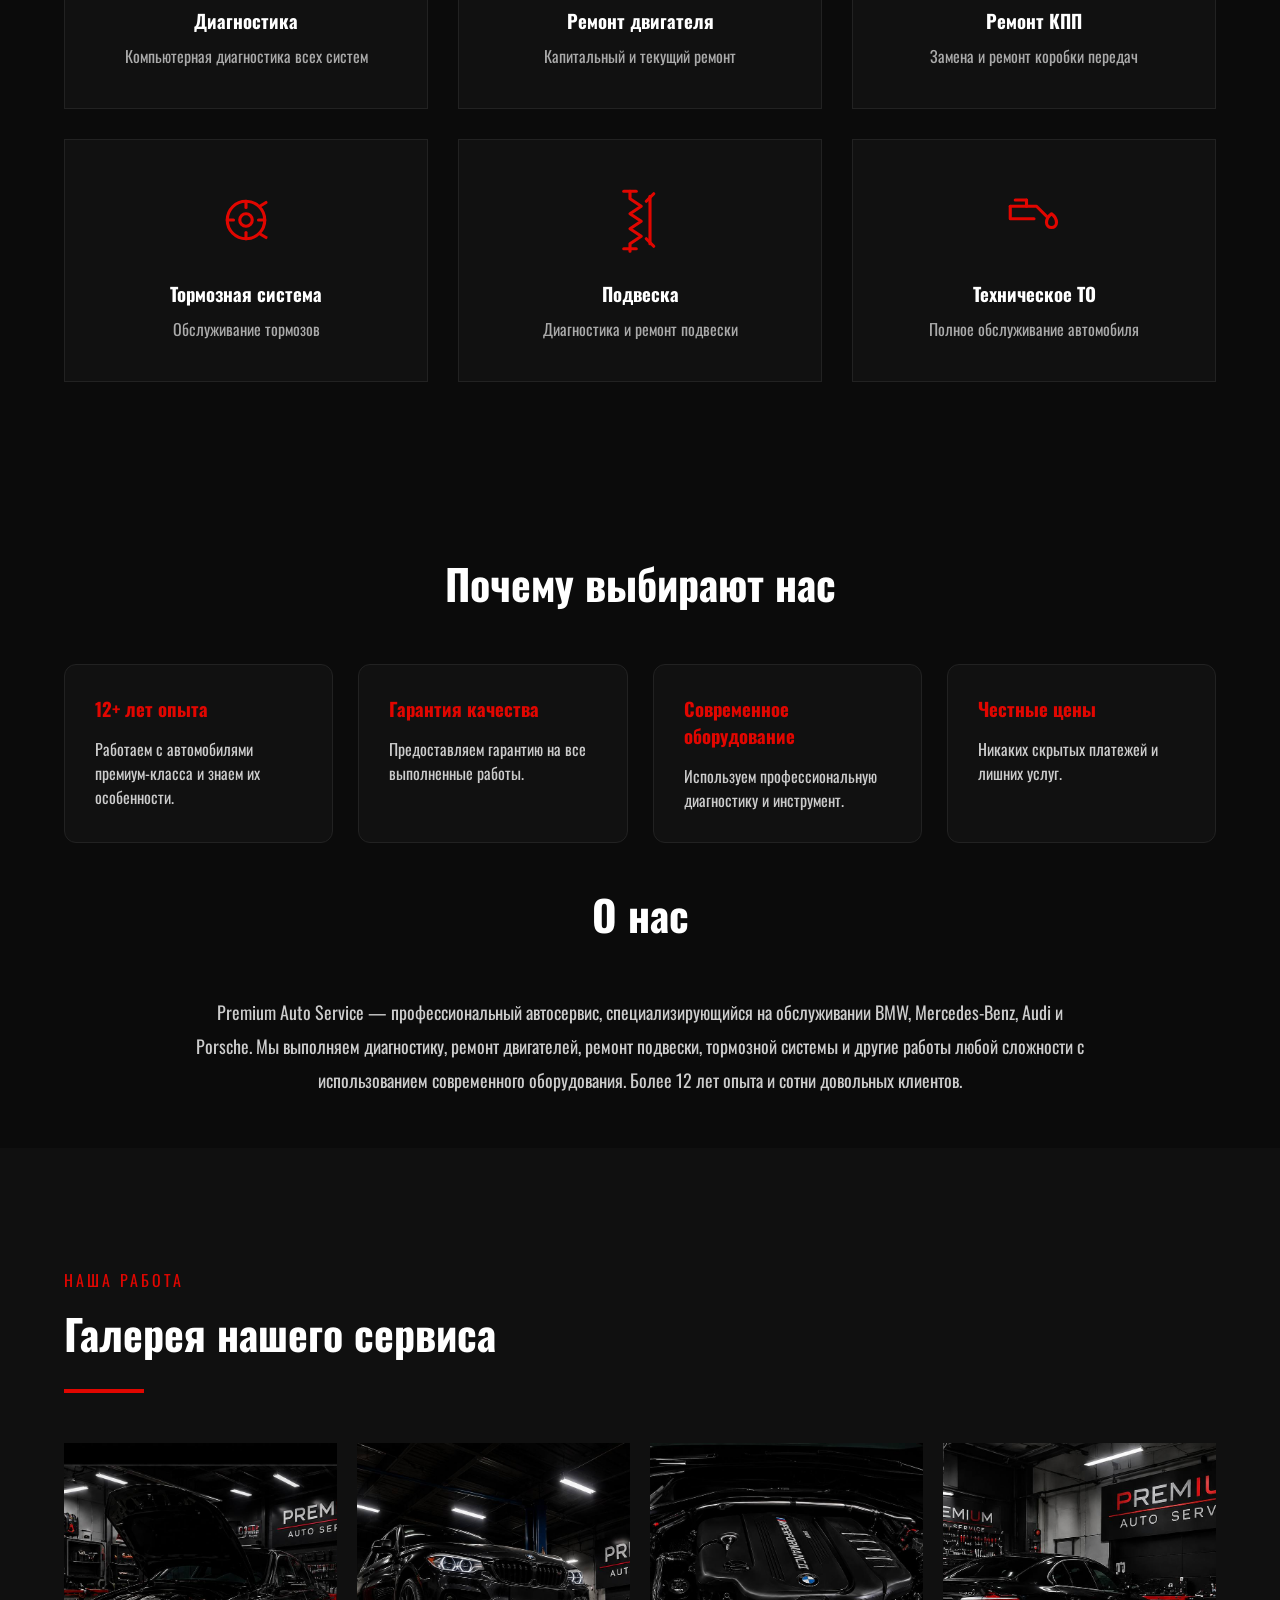
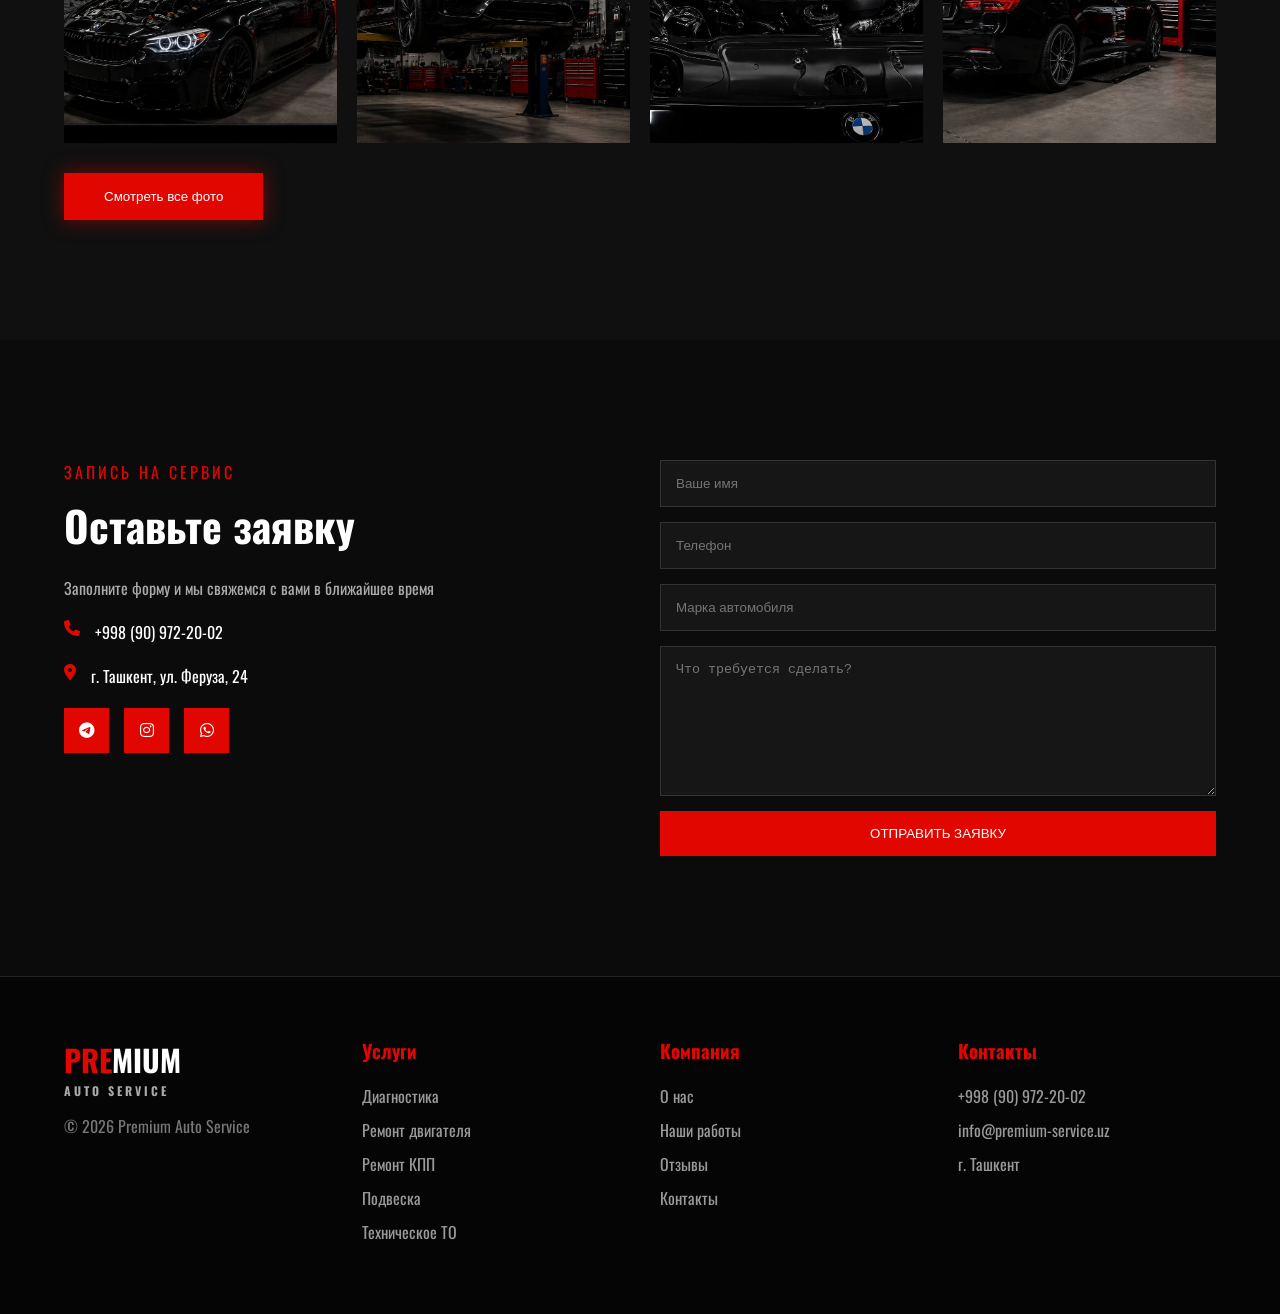
==== commit a991b745: "Add files via upload" ====
--- a/index.html
+++ b/index.html
@@ -109,37 +109,37 @@
         <div class="service-grid">
 
             <div class="card">
-                <img src="svg/diagnostic.svg" class="service-icon" alt="Компьютерная диагностика">
+                <img src="diagnostic.svg" class="service-icon" alt="Компьютерная диагностика">
                 <h3>Диагностика</h3>
                 <p>Компьютерная диагностика всех систем</p>
             </div>
 
             <div class="card">
-                <img src="svg/engine.svg" alt="Ремонт двигателя" class="service-icon">
+                <img src="engine.svg" alt="Ремонт двигателя" class="service-icon">
                 <h3>Ремонт двигателя</h3>
                 <p>Капитальный и текущий ремонт</p>
             </div>
 
             <div class="card">
-                <img src="svg/gearbox.svg" class="service-icon" alt="Ремонт КПП">
+                <img src="gearbox.svg" class="service-icon" alt="Ремонт КПП">
                 <h3>Ремонт КПП</h3>
                 <p>Замена и ремонт коробки передач</p>
             </div>
             
             <div class="card">
-            <img src="svg/brake.svg" class="service-icon" alt="Тормозная система">
+            <img src="brake.svg" class="service-icon" alt="Тормозная система">
                 <h3>Тормозная система</h3>
                 <p>Обслуживание тормозов</p>
             </div>
 
             <div class="card">
-                <img src="svg/suspension.svg" class="service-icon" alt="Ремонт подвески">
+                <img src="suspension.svg" class="service-icon" alt="Ремонт подвески">
                 <h3>Подвеска</h3>
                 <p>Диагностика и ремонт подвески</p>
             </div>
 
             <div class="card">
-                <img src="svg/oil.svg" class="service-icon" alt="Замена масла">
+                <img src="oil.svg" class="service-icon" alt="Замена масла">
                 <h3>Техническое ТО</h3>
                 <p>Полное обслуживание автомобиля</p>
             </div>
--- a/stylee.css
+++ b/stylee.css
@@ -0,0 +1,658 @@
+*{
+    margin:0;
+    padding:0;
+    box-sizing:border-box;
+    scroll-behavior:smooth;
+}
+
+body{
+    font-family:'Oswald',sans-serif;
+    background:#0b0b0b;
+    color:white;
+}
+
+.container{
+    width:90%;
+    max-width:1300px;
+    margin:auto;
+}
+
+a{
+    text-decoration:none;
+    color:white;
+}
+
+img{
+    width:100%;
+    display:block;
+}
+
+.red{
+    color:#e10600;
+}
+
+header{
+    position:fixed;
+    width:100%;
+    top:0;
+    left:0;
+    z-index:999;
+    background:rgba(0,0,0,.9);
+    backdrop-filter:blur(10px);
+    border-bottom:1px solid rgba(255,255,255,.1);
+}
+
+.nav{
+    display:flex;
+    justify-content:space-between;
+    align-items:center;
+    padding:18px 0;
+}
+
+.logo{
+    font-size:30px;
+    font-weight:700;
+}
+
+.logo p{
+    font-size:12px;
+    letter-spacing:3px;
+    color:#aaa;
+}
+
+nav{
+    display:flex;
+    gap:35px;
+}
+
+nav a{
+    transition:.3s;
+}
+
+nav a:hover{
+    color:#e10600;
+}
+
+.phone{
+    text-align:right;
+}
+
+.phone h3{
+    color:#e10600;
+}
+
+.phone span{
+    color:#999;
+    font-size:13px;
+}
+
+.hero{
+    height:100vh;
+    background:url("hero.jpg") center center/cover no-repeat;
+    position:relative;
+    display:flex;
+    align-items:center;
+    justify-content:center;
+    animation: zoomHero 15s ease-in-out infinite alternate;
+}
+
+.overlay{
+    position:absolute;
+    inset:0;
+    background:rgba(0,0,0,.55);
+}
+
+.hero-content{
+    position:relative;
+    z-index:2;
+    text-align:center;
+}
+
+.hero-content h2{
+    font-size:40px;
+    letter-spacing:5px;
+}
+
+.hero-content h1{
+    font-size:90px;
+    color:#e10600;
+    margin-bottom:10px;
+}
+
+.hero-content p{
+    font-size:22px;
+    color:#ddd;
+}
+
+.btn{
+    display:inline-block;
+    margin-top:30px;
+    background:#e10600;
+    color:white;
+    padding:16px 40px;
+    border:none;
+    cursor:pointer;
+    transition:.3s;
+    box-shadow: 0 0 20px rgba(225,6,0,.5);
+}
+
+.btn:hover{
+    background:#ff1d15;
+    transform:translateY(-4px);
+        box-shadow: 0 0 20px rgba(225,6,0,.8);
+
+}
+
+.services{
+    padding:120px 0;
+}
+
+.section-top{
+    color:#e10600;
+    letter-spacing:3px;
+}
+
+.services h2,
+.gallery h2,
+.contact h2{
+    margin-top:10px;
+    font-size:42px;
+}
+
+.line{
+    width:80px;
+    height:4px;
+    background:#e10600;
+    margin:25px 0 50px;
+}
+
+.service-grid{
+    display:grid;
+    grid-template-columns:repeat(3,1fr);
+    gap:30px;
+}
+
+.card{
+    background:#141414;
+    padding:40px;
+    border:1px solid #222;
+    transition:.4s;
+    text-align:center;
+}
+
+.card:hover{
+    transform:translateY(-8px);
+    border-color:#e10600;
+}
+
+.card i{
+    font-size:45px;
+    color:#e10600;
+    margin-bottom:20px;
+}
+
+.card h3{
+    margin-bottom:10px;
+}
+
+.card p{
+    color:#aaa;
+}
+
+.gallery{
+    padding:120px 0;
+    background:#101010;
+}
+
+.gallery-grid{
+    display:grid;
+    grid-template-columns:repeat(4,1fr);
+    gap:20px;
+}
+
+.gallery-grid img{
+    height:300px;
+    object-fit:cover;
+    transition:.4s;
+}
+
+.gallery-grid img:hover{
+    transform:scale(1.05);
+}
+
+.contact{
+    padding:120px 0;
+}
+
+.contact-wrap{
+    display:grid;
+    grid-template-columns:1fr 1fr;
+    gap:40px;
+}
+
+.contact-info p{
+    color:#aaa;
+    margin:20px 0;
+}
+
+.info-item{
+    display:flex;
+    gap:15px;
+    margin-bottom:20px;
+}
+
+.info-item i{
+    color:#e10600;
+}
+
+.socials{
+    display:flex;
+    gap:15px;
+    margin-top:20px;
+}
+
+.socials a{
+    width:45px;
+    height:45px;
+    background:#e10600;
+    display:flex;
+    align-items:center;
+    justify-content:center;
+}
+
+.contact-form form{
+    display:flex;
+    flex-direction:column;
+    gap:15px;
+}
+
+.contact-form input,
+.contact-form textarea{
+    background:#161616;
+    border:1px solid #333;
+    color:white;
+    padding:15px;
+}
+
+.contact-form textarea{
+    height:150px;
+}
+
+.contact-form button{
+    background:#e10600;
+    color:white;
+    border:none;
+    padding:15px;
+    cursor:pointer;
+}
+
+.map{
+    grid-column:1/3;
+}
+
+.map iframe{
+    width:100%;
+    height:400px;
+    border:none;
+}
+
+footer{
+    background:#050505;
+    padding:60px 0;
+    border-top:1px solid #222;
+}
+
+.footer-grid{
+    display:grid;
+    grid-template-columns:repeat(4,1fr);
+    gap:40px;
+}
+
+footer h3{
+    margin-bottom:20px;
+    color:#e10600;
+}
+
+footer ul{
+    list-style:none;
+}
+
+footer li{
+    margin-bottom:10px;
+    color:#999;
+}
+
+.copyright{
+    margin-top:15px;
+    color:#777;
+}
+
+.floating{
+    position:fixed;
+    right:20px;
+    bottom:20px;
+    display:flex;
+    flex-direction:column;
+    gap:10px;
+    z-index:999;
+}
+
+.floating a{
+    width:55px;
+    height:55px;
+    background:#e10600;
+    display:flex;
+    align-items:center;
+    justify-content:center;
+    border-radius:50%;
+    font-size:22px;
+}
+
+@media(max-width:992px){
+
+    nav{
+        display:none;
+    }
+
+    .service-grid{
+        grid-template-columns:1fr 1fr;
+    }
+
+    .gallery-grid{
+        grid-template-columns:1fr 1fr;
+    }
+
+    .contact-wrap{
+        grid-template-columns:1fr;
+    }
+
+    .map{
+        grid-column:auto;
+    }
+
+    .footer-grid{
+        grid-template-columns:1fr 1fr;
+    }
+
+    .hero-content h1{
+        font-size:60px;
+    }
+}
+
+@media(max-width:768px){
+
+    .service-grid{
+        grid-template-columns:1fr;
+    }
+
+    .gallery-grid{
+        grid-template-columns:1fr;
+    }
+
+    .footer-grid{
+        grid-template-columns:1fr;
+    }
+
+    .hero-content h1{
+        font-size:45px;
+    }
+
+    .hero-content h2{
+        font-size:28px;
+    }
+
+    .services h2,
+    .gallery h2,
+    .contact h2{
+        font-size:32px;
+    }
+}
+
+.card,
+.gallery-grid img,
+.contact-info,
+.contact-form{
+    opacity:0;
+    transform:translateY(50px);
+    transition:.8s;
+}
+
+.show{
+    opacity:1 !important;
+    transform:translateY(0) !important;
+}
+
+.burger{
+    display:none;
+    width:35px;
+    height:25px;
+    flex-direction:column;
+    justify-content:space-between;
+    cursor:pointer;
+    z-index:1001;
+}
+
+.burger span{
+    width:100%;
+    height:3px;
+    background:white;
+    transition:.3s;
+}
+
+.burger.active span:nth-child(1){
+    transform:rotate(45deg) translate(8px,8px);
+}
+
+.burger.active span:nth-child(2){
+    opacity:0;
+}
+
+.burger.active span:nth-child(3){
+    transform:rotate(-45deg) translate(7px,-7px);
+}
+
+@media(max-width:992px){
+
+    .burger{
+        display:flex;
+    }
+
+    nav{
+        position:fixed;
+        top:0;
+        right:-100%;
+        width:280px;
+        height:100vh;
+        background:#0b0b0b;
+        flex-direction:column;
+        justify-content:center;
+        align-items:center;
+        gap:30px;
+        transition:.4s;
+        z-index:1000;
+        border-left:2px solid #e10600;
+    }
+
+    nav.active{
+        right:0;
+    }
+
+    nav a{
+        font-size:22px;
+    }
+}
+
+.hero-content h2,
+.hero-content h1,
+.hero-content p,
+.hero-content .btn{
+    opacity:0;
+    transform:translateY(40px);
+    animation:fadeUp 1s forwards;
+}
+
+.hero-content h2{
+    animation-delay:.2s;
+}
+
+.hero-content h1{
+    animation-delay:.5s;
+}
+
+.hero-content p{
+    animation-delay:.8s;
+}
+
+.hero-content .btn{
+    animation-delay:1.1s;
+}
+
+@keyframes fadeUp{
+    to{
+        opacity:1;
+        transform:translateY(0);
+    }
+}
+
+@keyframes zoomHero{
+    form{
+        background-size: 100%;
+    }
+    to{
+        background-size: 110%;
+    }
+}
+
+.hero-line{
+    width:0;
+    height:4px;
+    background:#e10600;
+    margin:20px auto;
+    animation:lineGrow 1s forwards;
+    animation-delay:.8s;
+}
+
+@keyframes lineGrow{
+    to{
+        width:180px;
+    }
+}
+
+.stats{
+    background:#0b0b0b;
+    padding:60px 0;
+    border-top:1px solid #1f1f1f;
+    border-bottom:1px solid #1f1f1f;
+}
+
+.stats-grid{
+    display:flex;
+    justify-content:space-around;
+    text-align:center;
+    flex-wrap:wrap;
+}
+
+.stat-item{
+    padding:20px;
+}
+
+.stat-item span{
+    display:block;
+    font-size:52px;
+    font-weight:700;
+    color:#e10600;
+}
+
+.stat-item p{
+    color:#bdbdbd;
+    margin-top:10px;
+    font-size:15px;
+    letter-spacing:1px;
+}
+.stat-item:last-child .counter::after{
+    content: "%";
+}
+.service-icon{
+    width:90px;
+    height:90px;
+    margin:0 auto 20px;
+    display:block;
+}
+
+.service-icon{
+    width:80px;
+    height:80px;
+    margin:0 auto 20px;
+    display:block;
+    transition:0.3s;
+}
+
+.card:hover .service-icon{
+    transform:scale(1.1);
+}
+
+.card{
+    background:#111;
+    border:1px solid #222;
+    transition:0.3s;
+}
+
+.card:hover{
+    transform:translateY(-8px);
+    border-color:#e10600;
+    box-shadow:0 0 25px rgba(225,6,0,.3);
+}
+
+.advantages{
+    padding: 50px 0 20px;
+}
+.about{
+    padding:20px 0 50px;
+    background:#0b0b0b;
+}
+
+.advantages h2,
+.about h2{
+    text-align:center;
+    font-size:42px;
+    margin-bottom:50px;
+    color:#fff;
+}
+
+.advantages-grid{
+    display:grid;
+    grid-template-columns:repeat(auto-fit,minmax(250px,1fr));
+    gap:25px;
+}
+
+.advantage-card{
+    background:#111;
+    padding:30px;
+    border:1px solid #222;
+    border-radius:12px;
+    transition:.3s;
+}
+
+.advantage-card:hover{
+    border-color:#e10600;
+    transform:translateY(-5px);
+}
+
+.advantage-card h3{
+    color:#e10600;
+    margin-bottom:15px;
+}
+
+.advantage-card p{
+    color:#ccc;
+}
+
+.about p{
+    max-width:900px;
+    margin:auto;
+    text-align:center;
+    color:#ccc;
+    line-height:1.9;
+    font-size:18px;
+}
+
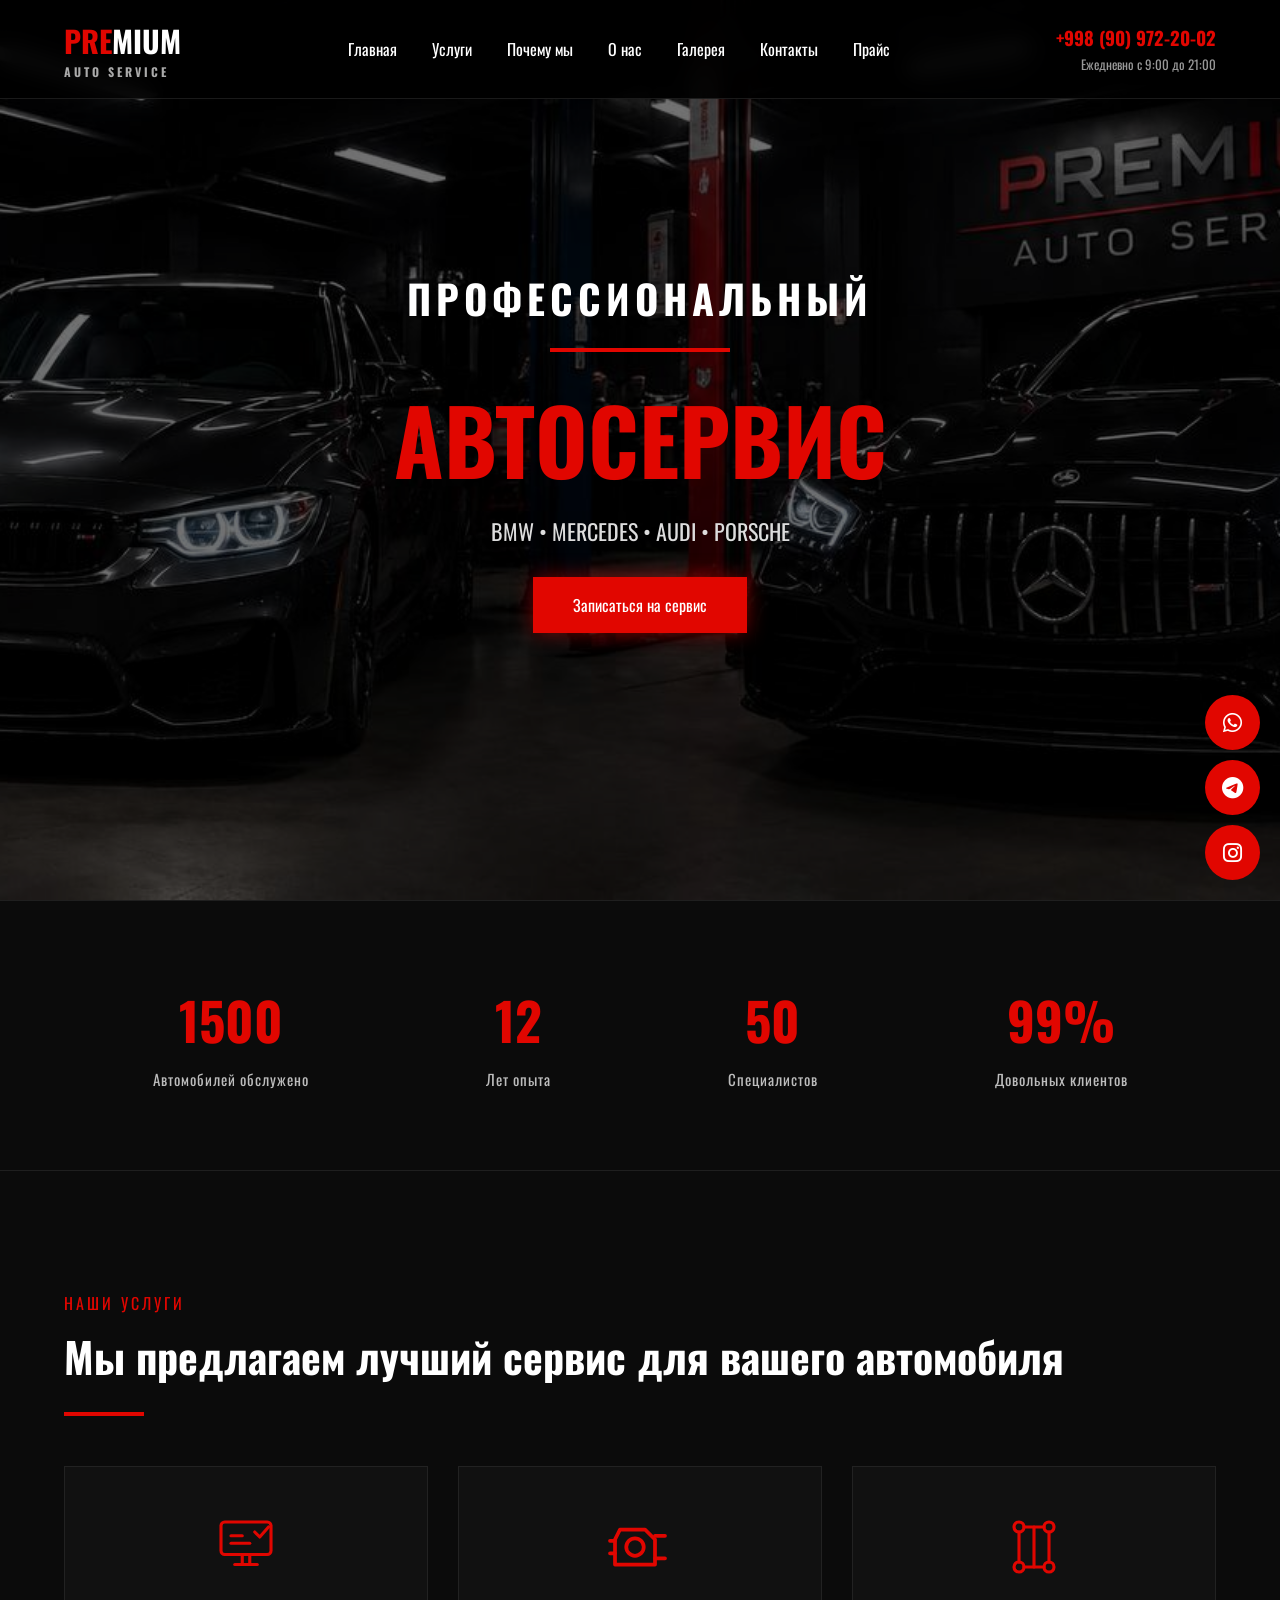
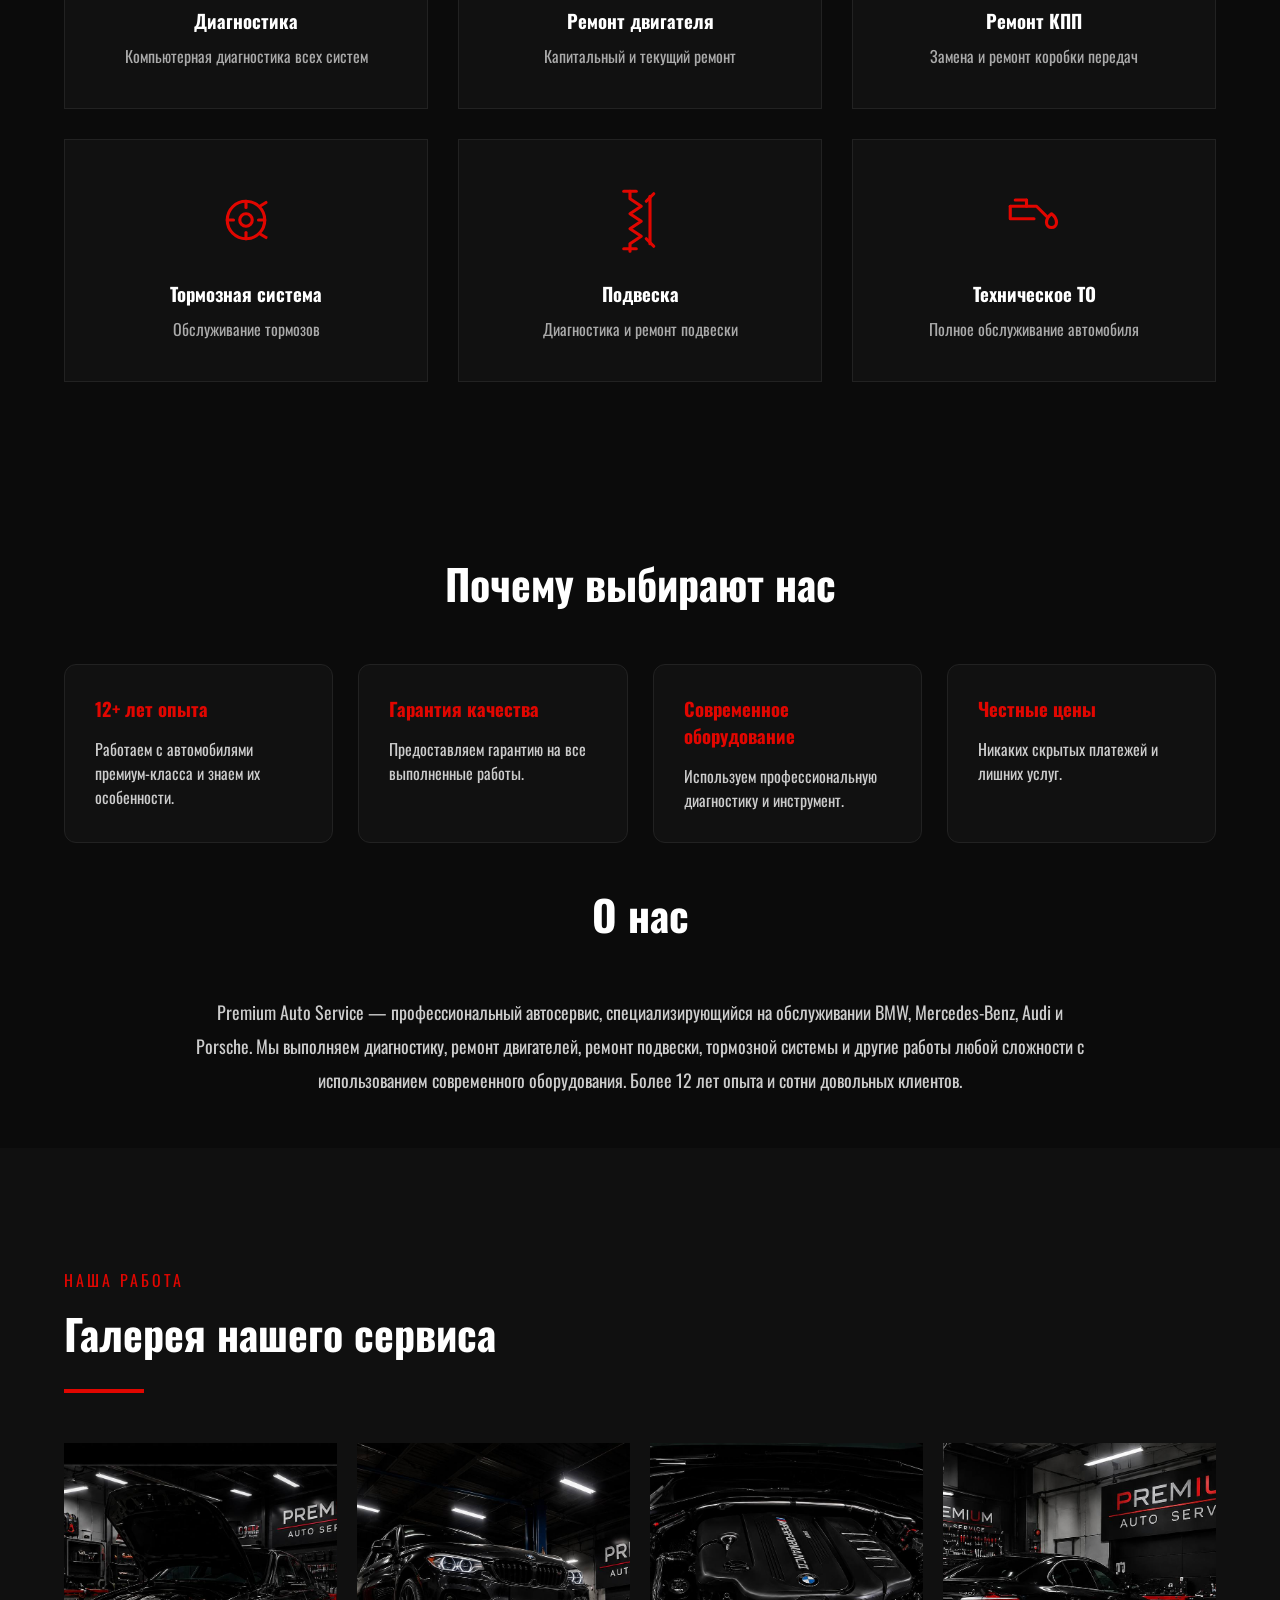
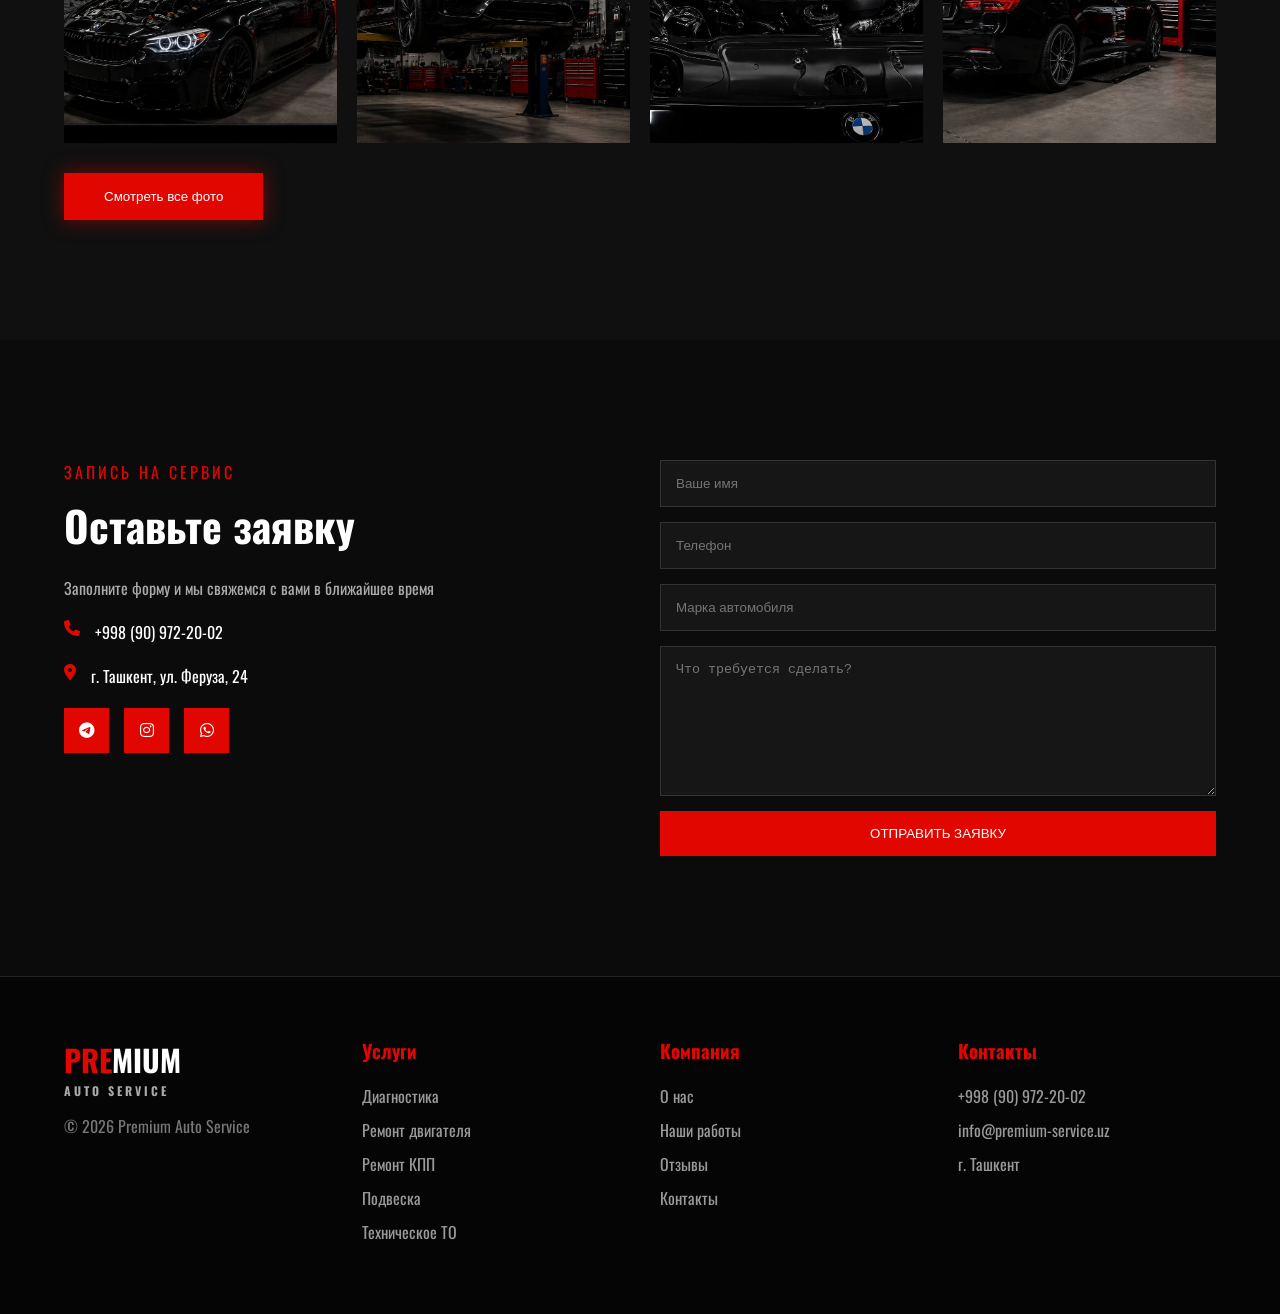
==== commit 8b829a74: "Add files via upload" ====
--- a/index.html
+++ b/index.html
@@ -69,22 +69,22 @@
     <div class="container stats-grid">
 
         <div class="stat-item">
-            <span class="counter" data-target="2500">0</span>
+            <span class="counter" data-target="2500">1500</span>
             <p>Автомобилей обслужено</p>
         </div>
 
         <div class="stat-item">
-            <span class="counter" data-target="10">0</span>
+            <span class="counter" data-target="10">12</span>
             <p>Лет опыта</p>
         </div>
 
         <div class="stat-item">
-            <span class="counter" data-target="15">0</span>
+            <span class="counter" data-target="15">50</span>
             <p>Специалистов</p>
         </div>
 
         <div class="stat-item">
-            <span class="counter" data-target="99">0</span>
+            <span class="counter" data-target="99">99</span>
             <p>Довольных клиентов</p>
         </div>
 
